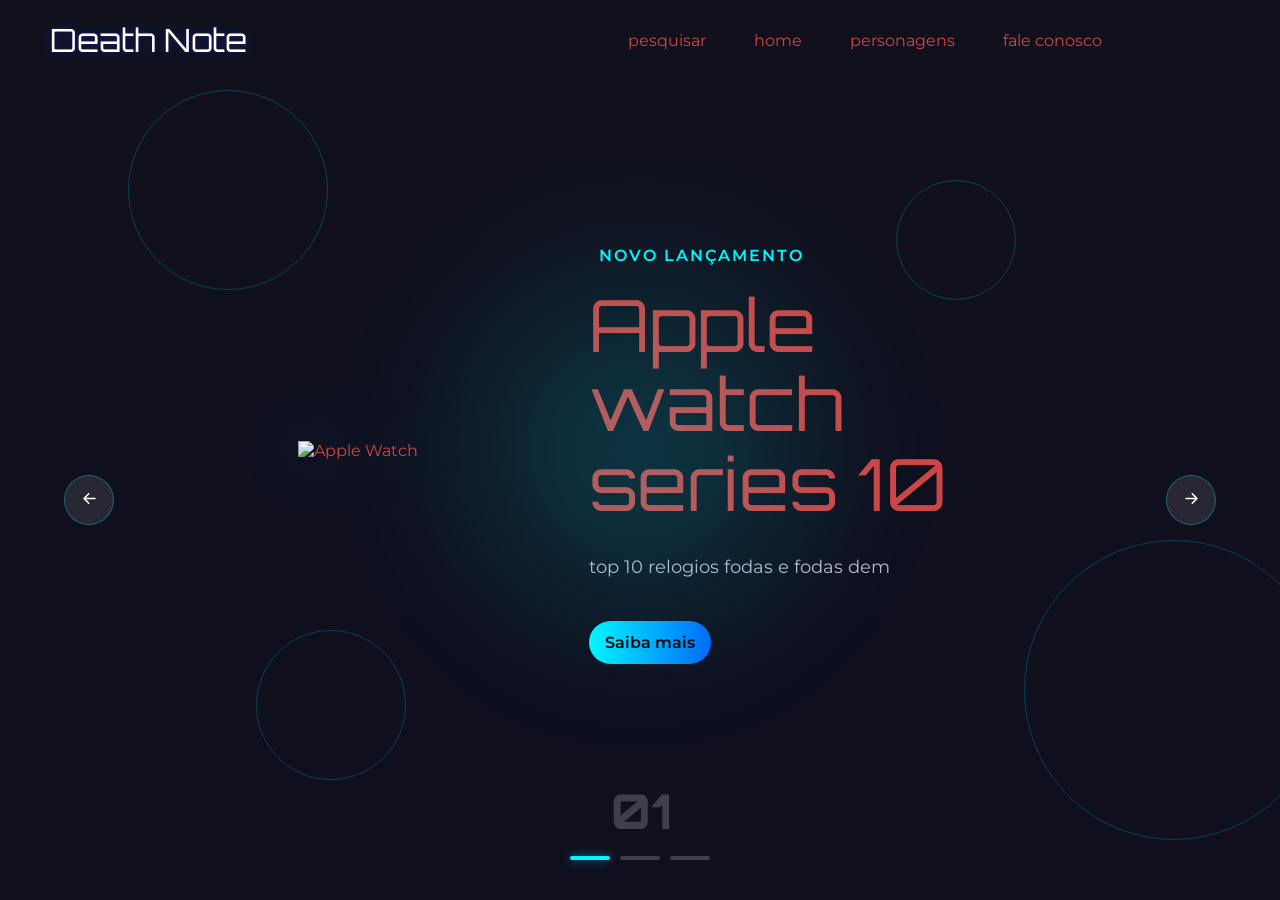
==== index.html @ c789cfb2 "att" ====
<!doctype html>
<html lang="pt-br">

<head>
  <meta charset="UTF-8" />
  <meta name="viewport" content="width=device-width, initial-scale=1.0" />
  <title>DevClub Store</title>
  <link rel="preconnect" href="https://fonts.googleapis.com">
  <link rel="preconnect" href="https://fonts.gstatic.com" crossorigin>
  <link
    href="https://fonts.googleapis.com/css2?family=Montserrat:ital,wght@0,100..900;1,100..900&family=Orbitron:wght@400..900&display=swap"
    rel="stylesheet">
  <link rel="stylesheet" href="styles.css">

</head>

<body>
  <header>
    <div class="logo">Death Note</div>
    <nav>
      <ul>
        <li>pesquisar</li>
        <li>home</li>
        <li>personagens</li>
        <li>fale conosco</li>
      </ul>
    </nav>
  </header>

  <main class="container">
    <div class="tech-circle">
      <div class="circle"></div>
      <div class="circle"></div>
      <div class="circle"></div>
      <div class="circle"></div>
    </div>

    <div class="list">

      <div class="item active">
        <div class="product-img">
          <img src="img/apple-watch.png" alt="Apple Watch">
        </div>
        <div class="content">
          <p class="product-tag">Novo lançamento</p>
          <p class="product-name">Apple watch series 10</p>
          <p class="description">top 10 relogios fodas e fodas dem</p>
          <button class="btn">Saiba mais</button>
        </div>
      </div>

      <div class="item">
        <div class="product-img">
          <img src="img/air-pods.png" alt="Air pods">
        </div>
        <div class="content">
          <p class="product-tag">Novo lo</p>
          <p class="product-name">Air Pods</p>
          <p class="product-description">dasdasdasdasdasd</p>
          <button class="btn">Saiba mais</button>
        </div>
      </div>

      <div class="item">
        <div class="product-img">
          <img src="img/vision-pro.png" alt="Vision Pro">
        </div>
        <div class="content">
          <p class="product-tag">Novo lançamento</p>
          <p class="product-name">Vision Pro</p>
          <p class="product-description">O óculos mais tecnológico do mercado</p>
          <button class="btn">Saiba mais</button>
        </div>
      </div>

    </div>


    </div>
    </div>

    <div class="arrows">
      <button class="arrow-btn" id="prev">
        <svg xmlns="http://www.w3.org/2000/svg" width="25" height="25" fill="#fff" class="bi bi-arrow-left-short"
          viewBox="0 0 16 16">
          <path fill-rule="evenodd"
            d="M12 8a.5.5 0 0 1-.5.5H5.707l2.147 2.146a.5.5 0 0 1-.708.708l-3-3a.5.5 0 0 1 0-.708l3-3a.5.5 0 1 1 .708.708L5.707 7.5H11.5a.5.5 0 0 1 .5.5" />
        </svg>


      </button>
      <button class="arrow-btn" id="next">
        <svg xmlns="http://www.w3.org/2000/svg" width="25" height="25" fill="#fff" class="bi bi-arrow-right-short"
          viewBox="0 0 16 16">
          <path fill-rule="evenodd"
            d="M4 8a.5.5 0 0 1 .5-.5h5.793L8.146 5.354a.5.5 0 1 1 .708-.708l3 3a.5.5 0 0 1 0 .708l-3 3a.5.5 0 0 1-.708-.708L10.293 8.5H4.5A.5.5 0 0 1 4 8" />
        </svg>


      </button>

    </div>

    <div class="indicators">

      <div class="numbers">01</div>

      <div class="dots">
        <div class="dot active"></div>
        <div class="dot"></div>
        <div class="dot"></div>
      </div>

    </div>

  </main>
</body>
<script src="./scripts.js"></script>

</html>
---- styles.css ----
* {
  margin: 0;
  padding: 0;
  box-sizing: border-box;
  list-style: none;
  font-family: "Montserrat", sans-serif;
}

body {
  background-color: #0f0f1e;
  color: #ce4545;
  font-size: 16px;
}
header {
  position: fixed;
  width: 90vw;
  top: 0;
  padding: 20px 50px;
  display: flex;
  justify-content: space-between;
  align-items: center;
  z-index: 3;
}
.logo {
  font-family: "Orbitron", sans-serif;
  font-size: 2rem;
  font-weight: 300;
  color: #ffffff;
  text-shadow: 0 0 10px rgba(15, 46, 223, 0.5);
}

header nav ul {
  display: flex;
  gap: 48px;
}
header nav ul li {
  cursor: pointer;
  position: relative;
  padding: 5px 0;
}

header nav ul li::after {
  content: "";
  position: absolute;
  left: 0;
  bottom: -5px;
  width: 0;
  height: 2px;
  background-color: #ffefff;
  transition: width 0.5s ease;
}

header nav ul li:hover::after {
  width: 100%;
}

.container {
  height: 100vh;
  position: relative;
  background: linear-gradient(
    rgba(20, 21, 29, 0.35) 0%,
    rgba(15, 15, 30, 0) 70%
  );
}

.container::before {
  content: "";
  position: absolute;
  border-radius: 50%;
  width: 500px;
  min-height: 500px;
  border-radius: 50%;
  background: radial-gradient(
    circle, rgba(0, 247, 255, 0.2) 0%, rgba(15, 15, 30, 0) 70%);
  top: 50%;
  left: 50%;
  transform: translate(-50%, -50%);
  filter: blur(50px);
  z-index: 1;
  animation: pulse 1s infinite alternate;
}

@keyframes pulse {
  0% {
    opacity: 0.5;
    transform: translate(-50%, -50%) scale(0.8);
  }
  100% {
    opacity: 1;
    transform: translate(-50%, -50%) scale(1);
  }
}

.list {
  width: 80%;
  height: 100%;
  margin: 0 auto;
  position: relative;
}

.item {
  position: absolute;
  inset: 0;
  display: flex;
  justify-content: left;
  align-items: center;
  opacity: 0;
  
  /*animaçao*/
  transform: translateX(100vw);
  transition: transform 0.7s ease-in-out, opacity 0.7s ease-in-out;


}
.active {
  opacity: 1;
   transform: translateX(0);
}

.product-img {
  width: 45%;
  height: 100%;
  display: flex;
  align-items: center;
  justify-content: center;
  position: relative;
  z-index: 2;
}

.product-img img {
  max-width: 80%;
  max-height: 60%;
  filter: drop-shadow(0 0 30px rgba(0, 247, 255, 0.3));
}

.content {
  width: 55%;
  padding-right: 80px;
  display: flex;
  flex-direction: column;
  align-items: flex-start;
  justify-content: center;
  gap: 10px;
  z-index: 2;
}

.product-tag {
  font-size: 1rem;
  text-transform: uppercase;
  color: #00f7ff;
  font-weight: 600;
  letter-spacing: 2px;
  margin: 10px;
}

.product-name {
  font-size: 4.5rem;
  font-family: "Orbitron", sans-serif;
  line-height: 1.1;
  margin-bottom: 20px;
}

.description {
  font-size: 1.1rem;
  color: #b8b8d0;
  line-height: 1.6;
  margin-bottom: 30px;
}

.btn {
  padding: 12px 16px;
  background: linear-gradient(90deg, #00f7ff, #0066ff);
  border-radius: 30px;
  color: #000;
  font-size: 1rem;
  font-weight: 600;
  cursor: pointer;
  border: none;
}

.arrows {
  position: absolute;
  width: 90%;
  display: flex;
  justify-content: space-between;
  top: 50%;
  left: 50%;
  transform: translate(-50%, 50%);
  z-index: 5;
}

.arrow-btn {
  width: 50px;
  height: 50px;
  border-radius: 50px;
  cursor: pointer;
  background-color: rgba(255, 255, 255, 0.1);
  border: 1px solid rgba(0, 247, 255, 0.3);
}

.arrow-btn:hover {
  background-color: (rgb(0, 247, 255, 0.2));
  border-color: #00f7ff;
}

.indicators {
  position: absolute;
  bottom: 40px;
  left: 50%;
  transform: translateX(-50%);
  display: flex;
  flex-direction: column;
  align-items: center;
  gap: 15px;
  z-index: 5;
}

.numbers {
  font-family: "Orbitron", sans-serif;
  font-size: 3rem;
  font-weight: 800;
  color: rgba(255, 255, 255, 0.2);
}

.dots {
  display: flex;
  gap: 10px;
}

.dot {
  width: 40px;
  height: 4px;
  background-color: rgba(255, 255, 255, 0.2);
  border-radius: 2px;
}

.dot.active {
  background-color: #00f7ff;
  box-shadow: 0 0 10px rgb(0, 247, 255, 0.5);
}

.tech-circle{
    position: absolute;
    width: 100%;
    top: 0%;
    left: 0;
    height: 100%;
}

.circle{
    position: absolute;
    border-radius: 50px;
    border: 1px solid rgb(0, 247, 255, 0.2);


}
.circle:nth-child(1){
    width: 200px;
    height: 200px;
    top: 10%;
    left: 10%;
    border-radius: 50%;
}
.circle:nth-child(2){
    width: 300px;
    height: 300px;
    top: 60%;
    left: 80%;
    border-radius: 50%;
}
.circle:nth-child(3){
    width: 150px;
    height: 150px;
    top: 70%;
    left: 20%;
    border-radius: 50%;
}
.circle:nth-child(4){
    width: 120px;
    height: 120px;
    top: 20%;
    left: 70%;
    border-radius: 50%;
}
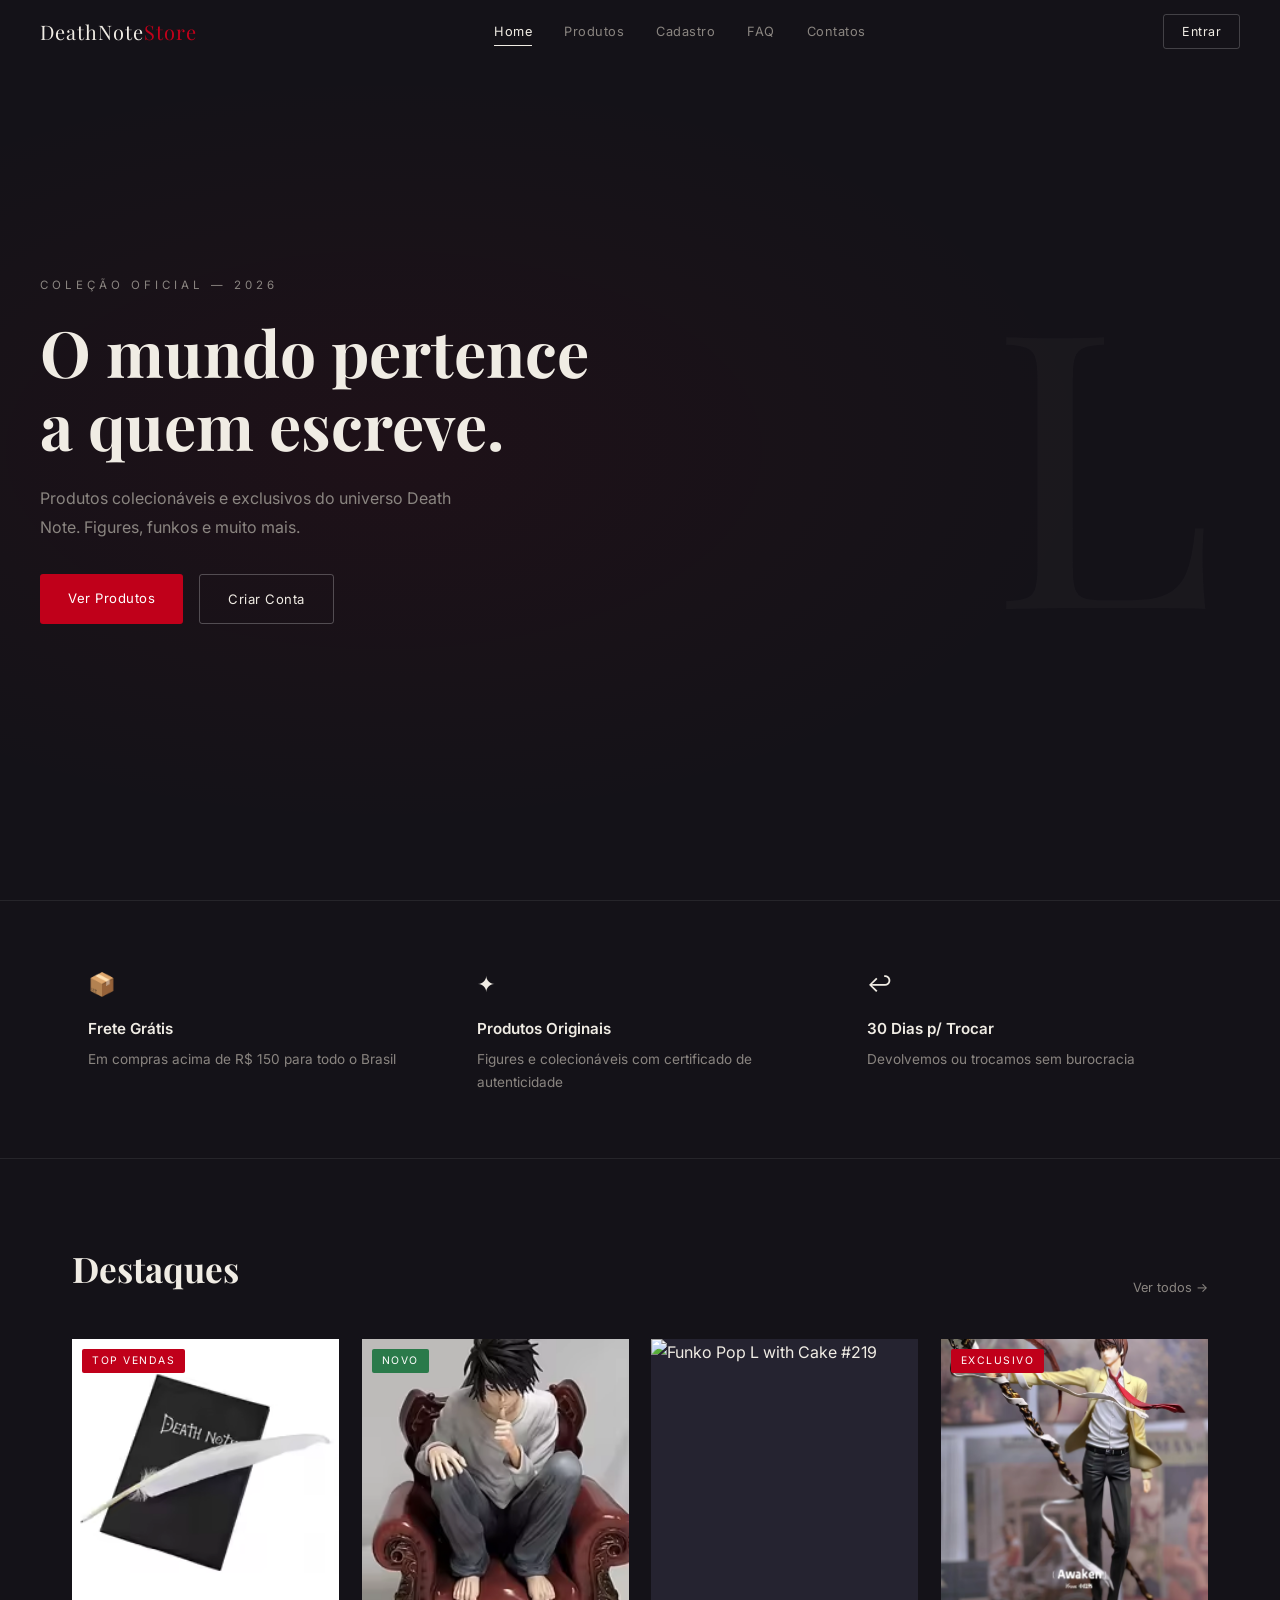
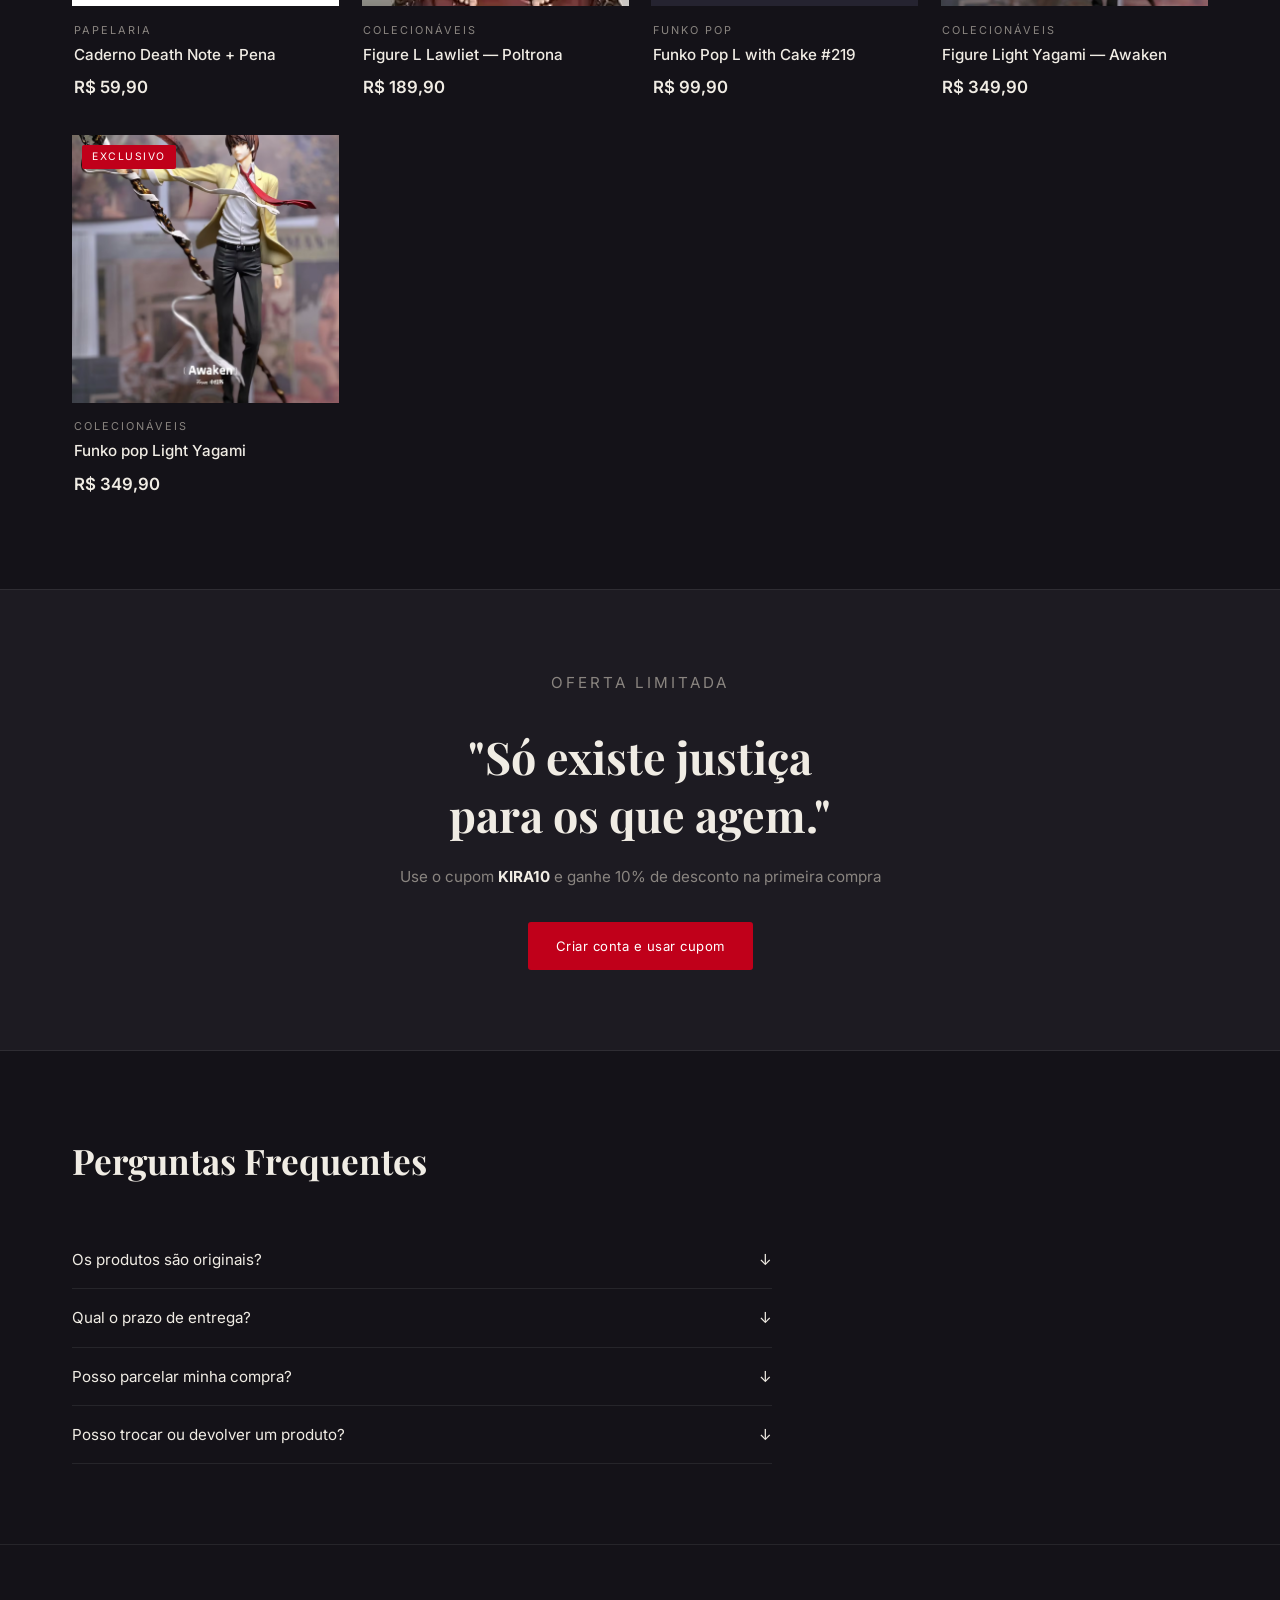
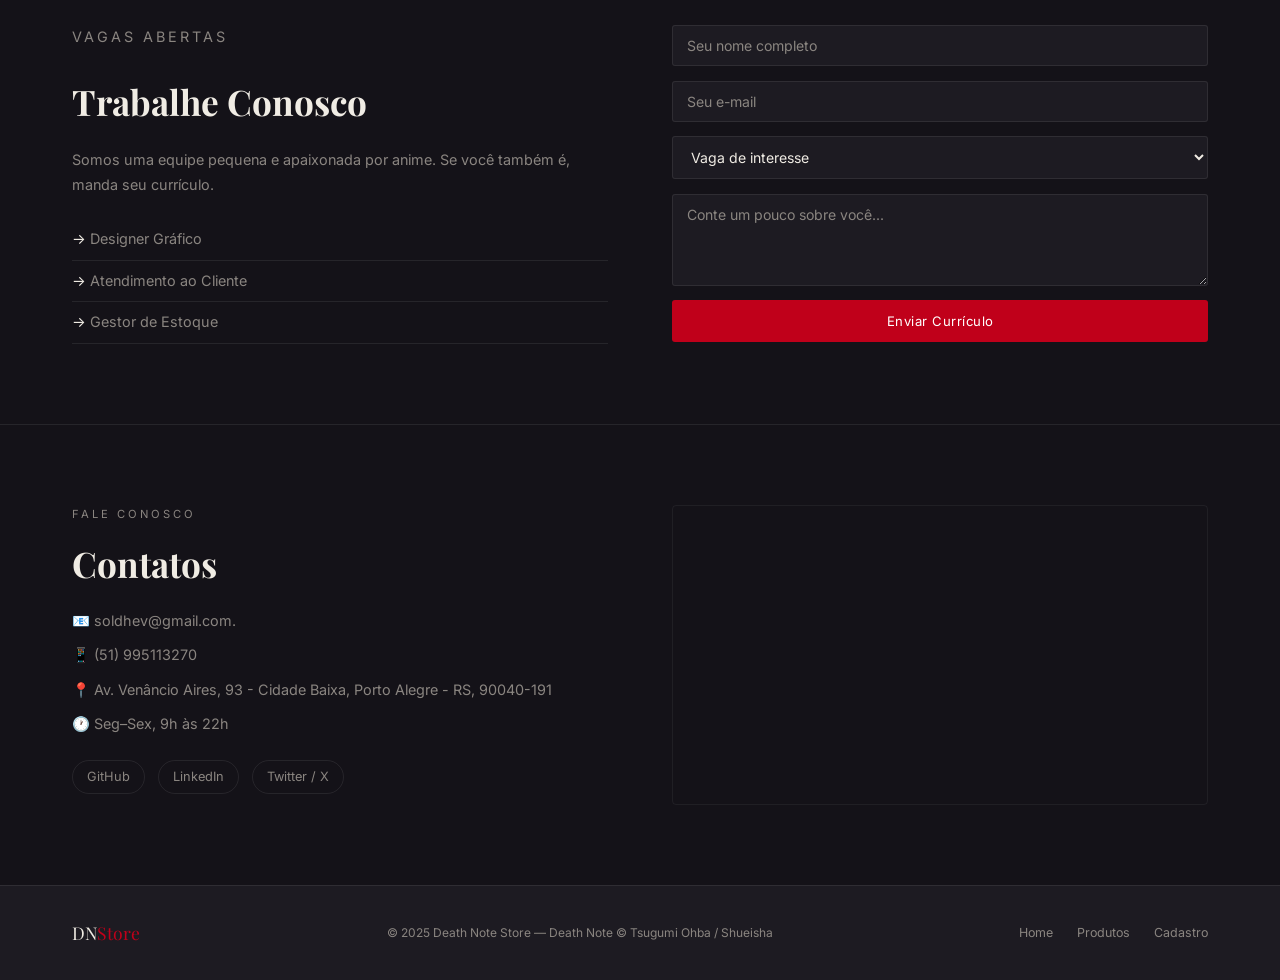
==== commit c69a45ee: "death note store" ====
--- a/index.html
+++ b/index.html
@@ -1,120 +1,402 @@
-<!doctype html>
-<html lang="pt-br">
-
+<!DOCTYPE html>
+<html lang="pt-BR">
 <head>
-  <meta charset="UTF-8" />
-  <meta name="viewport" content="width=device-width, initial-scale=1.0" />
-  <title>DevClub Store</title>
+  <meta charset="UTF-8">
+  <meta name="viewport" content="width=device-width, initial-scale=1.0">
+  <title>Death Note Store</title>
+
+  <!--
+    ════════════════════════════════════════
+    FONTS — Google Fonts
+    Usamos duas fontes:
+    · "Inter" → corpo do texto, limpa e legível
+    · "Playfair Display" → títulos, elegante
+    ════════════════════════════════════════
+  -->
   <link rel="preconnect" href="https://fonts.googleapis.com">
-  <link rel="preconnect" href="https://fonts.gstatic.com" crossorigin>
-  <link
-    href="https://fonts.googleapis.com/css2?family=Montserrat:ital,wght@0,100..900;1,100..900&family=Orbitron:wght@400..900&display=swap"
-    rel="stylesheet">
-  <link rel="stylesheet" href="styles.css">
-
+  <link href="https://fonts.googleapis.com/css2?family=Inter:wght@300;400;500;600&family=Playfair+Display:wght@400;700&display=swap" rel="stylesheet">
+
+  <link rel="stylesheet" href="style.css">
 </head>
-
 <body>
-  <header>
-    <div class="logo">Death Note</div>
+
+  <!--
+    ════════════════════════════════════════
+    HEADER — cabeçalho fixo no topo
+    Contém: logo | navegação | botão entrar
+    position: fixed → fica visível durante scroll
+    ════════════════════════════════════════
+  -->
+  <header id="header">
+    <a href="index.html" class="logo">DeathNote<span>Store</span></a>
+
     <nav>
-      <ul>
-        <li>pesquisar</li>
-        <li>home</li>
-        <li>personagens</li>
-        <li>fale conosco</li>
-      </ul>
+      <a href="index.html" class="active">Home</a>
+      <a href="produtos.html">Produtos</a>
+      <a href="cadastro.html">Cadastro</a>
+      <a href="#faq">FAQ</a>
+      <a href="#contatos">Contatos</a>
     </nav>
+
+    <a href="cadastro.html" class="btn-header">Entrar</a>
   </header>
 
-  <main class="container">
-    <div class="tech-circle">
-      <div class="circle"></div>
-      <div class="circle"></div>
-      <div class="circle"></div>
-      <div class="circle"></div>
-    </div>
-
-    <div class="list">
-
-      <div class="item active">
-        <div class="product-img">
-          <img src="img/apple-watch.png" alt="Apple Watch">
-        </div>
-        <div class="content">
-          <p class="product-tag">Novo lançamento</p>
-          <p class="product-name">Apple watch series 10</p>
-          <p class="description">top 10 relogios fodas e fodas dem</p>
-          <button class="btn">Saiba mais</button>
-        </div>
-      </div>
-
-      <div class="item">
-        <div class="product-img">
-          <img src="img/air-pods.png" alt="Air pods">
-        </div>
-        <div class="content">
-          <p class="product-tag">Novo lo</p>
-          <p class="product-name">Air Pods</p>
-          <p class="product-description">dasdasdasdasdasd</p>
-          <button class="btn">Saiba mais</button>
-        </div>
-      </div>
-
-      <div class="item">
-        <div class="product-img">
-          <img src="img/vision-pro.png" alt="Vision Pro">
-        </div>
-        <div class="content">
-          <p class="product-tag">Novo lançamento</p>
-          <p class="product-name">Vision Pro</p>
-          <p class="product-description">O óculos mais tecnológico do mercado</p>
-          <button class="btn">Saiba mais</button>
-        </div>
-      </div>
-
-    </div>
-
-
-    </div>
-    </div>
-
-    <div class="arrows">
-      <button class="arrow-btn" id="prev">
-        <svg xmlns="http://www.w3.org/2000/svg" width="25" height="25" fill="#fff" class="bi bi-arrow-left-short"
-          viewBox="0 0 16 16">
-          <path fill-rule="evenodd"
-            d="M12 8a.5.5 0 0 1-.5.5H5.707l2.147 2.146a.5.5 0 0 1-.708.708l-3-3a.5.5 0 0 1 0-.708l3-3a.5.5 0 1 1 .708.708L5.707 7.5H11.5a.5.5 0 0 1 .5.5" />
-        </svg>
-
-
-      </button>
-      <button class="arrow-btn" id="next">
-        <svg xmlns="http://www.w3.org/2000/svg" width="25" height="25" fill="#fff" class="bi bi-arrow-right-short"
-          viewBox="0 0 16 16">
-          <path fill-rule="evenodd"
-            d="M4 8a.5.5 0 0 1 .5-.5h5.793L8.146 5.354a.5.5 0 1 1 .708-.708l3 3a.5.5 0 0 1 0 .708l-3 3a.5.5 0 0 1-.708-.708L10.293 8.5H4.5A.5.5 0 0 1 4 8" />
-        </svg>
-
-
-      </button>
-
-    </div>
-
-    <div class="indicators">
-
-      <div class="numbers">01</div>
-
-      <div class="dots">
-        <div class="dot active"></div>
-        <div class="dot"></div>
-        <div class="dot"></div>
-      </div>
-
-    </div>
-
-  </main>
+
+  <!--
+    ════════════════════════════════════════
+    HERO — primeira seção, impacto visual
+    Ocupa 100vh (toda a tela)
+    Usa CSS para criar o fundo com gradiente
+    ════════════════════════════════════════
+  -->
+  <section class="hero">
+    <div class="hero-content">
+      <p class="hero-label">Coleção Oficial — 2026</p>
+      <h1>O mundo pertence<br>a quem escreve.</h1>
+      <p class="hero-sub">Produtos colecionáveis e exclusivos do universo Death Note. Figures, funkos e muito mais.</p>
+      <div class="hero-btns">
+        <a href="produtos.html" class="btn-primary">Ver Produtos</a>
+        <a href="cadastro.html" class="btn-ghost">Criar Conta</a>
+      </div>
+    </div>
+    <!-- Decoração visual: número "L" gigante no fundo -->
+    <div class="hero-deco">L</div>
+  </section>
+
+
+  <!--
+    ════════════════════════════════════════
+    DESTAQUES — 3 cards informativos
+    Mostra os diferenciais da loja
+    Usa CSS Grid com 3 colunas
+    ════════════════════════════════════════
+  -->
+  <section class="highlights">
+    <div class="container">
+      <div class="hl-grid">
+        <div class="hl-card">
+          <span class="hl-icon">📦</span>
+          <h3>Frete Grátis</h3>
+          <p>Em compras acima de R$ 150 para todo o Brasil</p>
+        </div>
+        <div class="hl-card">
+          <span class="hl-icon">✦</span>
+          <h3>Produtos Originais</h3>
+          <p>Figures e colecionáveis com certificado de autenticidade</p>
+        </div>
+        <div class="hl-card">
+          <span class="hl-icon">↩</span>
+          <h3>30 Dias p/ Trocar</h3>
+          <p>Devolvemos ou trocamos sem burocracia</p>
+        </div>
+      </div>
+    </div>
+  </section>
+
+
+  <!--
+    ════════════════════════════════════════
+    PRODUTOS EM DESTAQUE
+    Exibe 4 produtos na home
+    Cards clicáveis que levam para produtos.html
+    ════════════════════════════════════════
+  -->
+  <section class="featured" id="destaque">
+    <div class="container">
+      <div class="section-head">
+        <h2>Destaques</h2>
+        <a href="produtos.html" class="see-all">Ver todos →</a>
+      </div>
+
+      <div class="prod-grid">
+
+        <!-- Card de produto — estrutura repetida para cada item -->
+        <a href="produtos.html" class="prod-card">
+          <div class="prod-img">
+            <img src="./imgs/p1.jpg" alt="Caderno Death Note + Pena">
+            <span class="tag">Top Vendas</span>
+          </div>
+          <div class="prod-info">
+            <p class="prod-cat">Papelaria</p>
+            <p class="prod-name">Caderno Death Note + Pena</p>
+            <p class="prod-price">R$ 59,90</p>
+          </div>
+        </a>
+
+        <a href="produtos.html" class="prod-card">
+          <div class="prod-img">
+            <img src="./imgs/p5.jpg" alt="Figure L — Poltrona">
+            <span class="tag new">Novo</span>
+          </div>
+          <div class="prod-info">
+            <p class="prod-cat">Colecionáveis</p>
+            <p class="prod-name">Figure L Lawliet — Poltrona</p>
+            <p class="prod-price">R$ 189,90</p>
+          </div>
+        </a>
+
+        <a href="produtos.html" class="prod-card">
+          <div class="prod-img">
+            <img src="./imgs/p6.jpg" alt="Funko Pop L with Cake #219">
+          </div>
+          <div class="prod-info">
+            <p class="prod-cat">Funko Pop</p>
+            <p class="prod-name">Funko Pop L with Cake #219</p>
+            <p class="prod-price">R$ 99,90</p>
+          </div>
+        </a>
+
+        <a href="produtos.html" class="prod-card">
+          <div class="prod-img">
+            <img src="./imgs/p4.jpg" alt="Figure Light Yagami — Awaken">
+            <span class="tag">Exclusivo</span>
+          </div>
+          <div class="prod-info">
+            <p class="prod-cat">Colecionáveis</p>
+            <p class="prod-name">Figure Light Yagami — Awaken</p>
+            <p class="prod-price">R$ 349,90</p>
+          </div>
+        </a>
+
+         <a href="produtos.html" class="prod-card">
+          <div class="prod-img">
+            <img src="./imgs/p4.jpg" alt="Figure Light Yagami — Awaken">
+            <span class="tag">Exclusivo</span>
+          </div>
+          <div class="prod-info">
+            <p class="prod-cat">Colecionáveis</p>
+            <p class="prod-name">Funko pop Light Yagami </p>
+            <p class="prod-price">R$ 349,90</p>
+          </div>
+        </a>
+
+      </div>
+    </div>
+  </section>
+
+
+  <!--
+    ════════════════════════════════════════
+    BANNER — faixa de destaque central
+    Chama atenção para promoção ou CTA
+    ════════════════════════════════════════
+  -->
+  <section class="banner">
+    <div class="container">
+      <p class="banner-label">Oferta limitada</p>
+      <h2>"Só existe justiça<br>para os que agem."</h2>
+      <p>Use o cupom <strong>KIRA10</strong> e ganhe 10% de desconto na primeira compra</p>
+      <a href="cadastro.html" class="btn-primary">Criar conta e usar cupom</a>
+    </div>
+  </section>
+
+
+  <!--
+    ════════════════════════════════════════
+    FAQ — perguntas frequentes
+    Usa JavaScript para abrir/fechar respostas
+    Padrão "accordion" (acordeão)
+    ════════════════════════════════════════
+  -->
+  <section class="faq" id="faq">
+    <div class="container">
+      <h2>Perguntas Frequentes</h2>
+
+      <div class="faq-list">
+
+        <!--
+          Cada item do FAQ tem:
+          · .faq-q → a pergunta (clicável)
+          · .faq-a → a resposta (escondida por padrão)
+          O JS adiciona/remove a classe "open" ao clicar
+        -->
+        <div class="faq-item">
+          <button class="faq-q" onclick="toggleFaq(this)">
+            Os produtos são originais?
+            <span class="faq-arrow">↓</span>
+          </button>
+          <div class="faq-a">
+            Sim. Trabalhamos apenas com distribuidores oficiais. Todos os produtos acompanham nota fiscal e certificado de autenticidade quando aplicável.
+          </div>
+        </div>
+
+        <div class="faq-item">
+          <button class="faq-q" onclick="toggleFaq(this)">
+            Qual o prazo de entrega?
+            <span class="faq-arrow">↓</span>
+          </button>
+          <div class="faq-a">
+            De 5 a 12 dias úteis para todo o Brasil via Correios ou transportadora. Regiões Sul e Sudeste costumam receber em até 7 dias úteis.
+          </div>
+        </div>
+
+        <div class="faq-item">
+          <button class="faq-q" onclick="toggleFaq(this)">
+            Posso parcelar minha compra?
+            <span class="faq-arrow">↓</span>
+          </button>
+          <div class="faq-a">
+            Sim! Parcelamos em até 12x no cartão de crédito. Compras via PIX têm 5% de desconto automático no checkout.
+          </div>
+        </div>
+
+        <div class="faq-item">
+          <button class="faq-q" onclick="toggleFaq(this)">
+            Posso trocar ou devolver um produto?
+            <span class="faq-arrow">↓</span>
+          </button>
+          <div class="faq-a">
+            Você tem 30 dias corridos a partir da entrega para solicitar troca ou devolução. O produto precisa estar sem uso e na embalagem original.
+          </div>
+        </div>
+
+      </div>
+    </div>
+  </section>
+
+
+  <!--
+    ════════════════════════════════════════
+    TRABALHE CONOSCO
+    Formulário simples de candidatura
+    ════════════════════════════════════════
+  -->
+  <section class="trabalhe" id="trabalhe">
+    <div class="container two-col">
+      <div class="trabalhe-text">
+        <p class="section-label">Vagas abertas</p>
+        <h2>Trabalhe Conosco</h2>
+        <p>Somos uma equipe pequena e apaixonada por anime. Se você também é, manda seu currículo.</p>
+        <ul class="vagas">
+          <li>Designer Gráfico</li>
+          <li>Atendimento ao Cliente</li>
+          <li>Gestor de Estoque</li>
+        </ul>
+      </div>
+      <div class="trabalhe-form">
+        <input type="text" placeholder="Seu nome completo">
+        <input type="email" placeholder="Seu e-mail">
+        <select>
+          <option value="">Vaga de interesse</option>
+          <option>Designer Gráfico</option>
+          <option>Atendimento ao Cliente</option>
+          <option>Gestor de Estoque</option>
+        </select>
+        <textarea placeholder="Conte um pouco sobre você..." rows="4"></textarea>
+        <button class="btn-primary" onclick="alert('Currículo enviado! Entraremos em contato em breve.')">Enviar Currículo</button>
+      </div>
+    </div>
+  </section>
+
+
+  <!--
+    ════════════════════════════════════════
+    CONTATOS
+    Informações de contato + mapa Google Maps
+    ════════════════════════════════════════
+  -->
+  <section class="contatos" id="contatos">
+    <div class="container two-col">
+      <div>
+        <p class="section-label">Fale Conosco</p>
+        <h2>Contatos</h2>
+        <div class="contact-list">
+          <p>📧 soldhev@gmail.com.</p>
+          <p>📱 (51) 995113270</p>
+          <p>📍 Av. Venâncio Aires, 93 - Cidade Baixa, Porto Alegre - RS, 90040-191</p>
+          <p>🕐 Seg–Sex, 9h às 22h</p>
+        </div>
+        <!-- Links redes sociais -->
+        <div class="social-row">
+          <a href="https://github.com/soldhev" target="_blank" class="soc-link">GitHub</a>
+          <a href="https://www.linkedin.com/in/carlos-eduardo-rocha-809394375/" target="_blank" class="soc-link">LinkedIn</a>
+          <a href="https://x.com/soldhev" target="_blank" class="soc-link">Twitter / X</a>
+        </div>
+      </div>
+      <div class="map-wrap">
+        <!--
+          iframe do Google Maps
+          Embed gratuito — basta copiar o link do Maps
+        -->
+        <iframe
+          src="https://www.google.com/maps/embed?pb=!1m18!1m12!1m3!1d3657.1975!2d-46.6388!3d-23.5489!2m3!1f0!2f0!3f0!3m2!1i1024!2i768!4f13.1!3m3!1m2!1s0x0%3A0x0!2zMjPCsDMyJzU2LjAiUyA0NsKwMzgnMTkuNiJX!5e0!3m2!1spt-BR!2sbr"
+          allowfullscreen loading="lazy" title="Localização">
+        </iframe>
+      </div>
+    </div>
+  </section>
+
+
+  <!--
+    ════════════════════════════════════════
+    FOOTER — rodapé
+    Copyright + links rápidos
+    ════════════════════════════════════════
+  -->
+  <footer>
+    <div class="container footer-inner">
+      <p class="footer-logo">DN<span>Store</span></p>
+      <p class="footer-copy">© 2025 Death Note Store — Death Note © Tsugumi Ohba / Shueisha</p>
+      <div class="footer-links">
+        <a href="index.html">Home</a>
+        <a href="produtos.html">Produtos</a>
+        <a href="cadastro.html">Cadastro</a>
+      </div>
+    </div>
+  </footer>
+
+
+  <!--
+    ════════════════════════════════════════
+    VLIBRAS — Acessibilidade em Libras
+    Widget obrigatório em sites brasileiros
+    O script carrega o botão automaticamente
+    ════════════════════════════════════════
+  -->
+  <div vw class="enabled">
+    <div vw-access-button class="active"></div>
+    <div vw-plugin-wrapper>
+      <div class="vw-plugin-top-wrapper"></div>
+    </div>
+  </div>
+  <script src="https://vlibras.gov.br/app/vlibras-plugin.js"></script>
+  <script>new window.VLibras.Widget('https://vlibras.gov.br/app');</script>
+
+
+  <!--
+    ════════════════════════════════════════
+    SCRIPT PRINCIPAL
+    Lógica do header ao rolar + FAQ accordion
+    ════════════════════════════════════════
+  -->
+  <script>
+    /*
+      HEADER SCROLL
+      Adiciona a classe "scrolled" ao header
+      quando o usuário rola mais de 50px
+      O CSS usa essa classe para mudar o fundo
+    */
+    window.addEventListener('scroll', () => {
+      const h = document.getElementById('header');
+      h.classList.toggle('scrolled', window.scrollY > 50);
+    });
+
+    /*
+      FAQ ACCORDION
+      Ao clicar numa pergunta:
+      1. Fecha todas as outras abertas
+      2. Abre/fecha a pergunta clicada
+      Usa classList.toggle para adicionar/remover "open"
+    */
+    function toggleFaq(btn) {
+      const item = btn.parentElement;
+      const wasOpen = item.classList.contains('open');
+      // fecha todos
+      document.querySelectorAll('.faq-item').forEach(i => i.classList.remove('open'));
+      // abre o clicado (se não estava aberto)
+      if (!wasOpen) item.classList.add('open');
+    }
+  </script>
+
 </body>
-<script src="./scripts.js"></script>
-
-</html>+</html>
--- a/style.css
+++ b/style.css
@@ -0,0 +1,570 @@
+/*
+  ══════════════════════════════════════════════════
+  STYLE.CSS — Death Note Store
+  CSS compartilhado por todas as páginas
+  ══════════════════════════════════════════════════
+
+  ESTRUTURA:
+  1. Variáveis (cores, tamanhos)
+  2. Reset e base
+  3. Header
+  4. Componentes reutilizáveis (botões, cards)
+  5. Seções da home
+  6. Footer
+  7. Toast
+  8. Responsivo
+*/
+
+
+/* ══════════════════════════════════════
+   1. VARIÁVEIS CSS
+   Usamos :root para definir as cores
+   Assim mudamos o tema num só lugar
+   ══════════════════════════════════════ */
+:root {
+  --bg:     #141218;   /* fundo principal — roxo muito escuro */
+  --card:   #1d1b22;   /* fundo dos cards */
+  --card2:  #252330;   /* fundo levemente mais claro */
+  --white:  #f0ece4;   /* quase branco, menos agressivo */
+  --muted:  #8a8580;   /* texto secundário, cinza */
+  --line:   rgba(255,255,255,.08); /* divisórias sutis */
+  --accent: #c0001a;   /* vermelho — cor de destaque */
+}
+
+
+/* ══════════════════════════════════════
+   2. RESET E BASE
+   Zera margens e paddings padrão do browser
+   ══════════════════════════════════════ */
+*, *::before, *::after {
+  margin: 0;
+  padding: 0;
+  box-sizing: border-box;
+}
+
+html { scroll-behavior: smooth; }
+
+body {
+  background: var(--bg);
+  color: var(--white);
+  font-family: 'Inter', sans-serif;
+  font-size: 16px;
+  line-height: 1.7;
+  -webkit-font-smoothing: antialiased;
+}
+
+/* Scrollbar personalizada */
+::-webkit-scrollbar { width: 4px; }
+::-webkit-scrollbar-track { background: var(--bg); }
+::-webkit-scrollbar-thumb { background: rgba(255,255,255,.15); }
+
+
+/* ══════════════════════════════════════
+   3. HEADER
+   Fixo no topo, transparente → opaco ao rolar
+   ══════════════════════════════════════ */
+header {
+  position: fixed;
+  top: 0; left: 0; right: 0;
+  height: 64px;
+  z-index: 100;
+  display: flex;
+  align-items: center;
+  justify-content: space-between;
+  padding: 0 2.5rem;
+  /* Começa transparente */
+  background: transparent;
+  transition: background .3s, border-color .3s;
+  border-bottom: 1px solid transparent;
+}
+
+/* Classe adicionada pelo JS ao rolar */
+header.scrolled {
+  background: rgba(20,18,24,.97);
+  backdrop-filter: blur(12px);
+  border-bottom-color: var(--line);
+}
+
+/* Logo — texto simples, fonte Playfair */
+.logo {
+  font-family: 'Playfair Display', serif;
+  font-size: 1.25rem;
+  color: var(--white);
+  text-decoration: none;
+  letter-spacing: 1px;
+}
+.logo span { color: var(--accent); } /* "Store" em vermelho */
+
+/* Links de navegação */
+nav { display: flex; gap: 2rem; }
+nav a {
+  font-size: .8rem;
+  letter-spacing: .5px;
+  color: var(--muted);
+  text-decoration: none;
+  transition: color .2s;
+  position: relative;
+}
+nav a:hover { color: var(--white); }
+/* Link ativo — sublinhado branco */
+nav a.active { color: var(--white); }
+nav a.active::after {
+  content: '';
+  position: absolute;
+  bottom: -4px; left: 0;
+  width: 100%; height: 1px;
+  background: var(--white);
+}
+
+/* Botão "Entrar" no header */
+.btn-header {
+  font-size: .78rem;
+  letter-spacing: .5px;
+  color: var(--white);
+  text-decoration: none;
+  border: 1px solid rgba(255,255,255,.2);
+  padding: 6px 18px;
+  border-radius: 3px;
+  transition: all .2s;
+}
+.btn-header:hover { background: rgba(255,255,255,.07); border-color: rgba(255,255,255,.4); }
+
+
+/* ══════════════════════════════════════
+   4. COMPONENTES REUTILIZÁVEIS
+   Botões, cards, labels — usados em todas as páginas
+   ══════════════════════════════════════ */
+
+/* Container: centraliza conteúdo com largura máxima */
+.container {
+  max-width: 1200px;
+  margin: 0 auto;
+  padding: 0 2rem;
+}
+
+/* Label pequeno acima de títulos */
+.section-label {
+  font-size: .7rem;
+  letter-spacing: 3px;
+  text-transform: uppercase;
+  color: var(--muted);
+  margin-bottom: .6rem;
+}
+
+/* Botão primário — vermelho sólido */
+.btn-primary {
+  display: inline-block;
+  background: var(--accent);
+  color: #fff;
+  border: none;
+  padding: 13px 28px;
+  font-family: 'Inter', sans-serif;
+  font-size: .82rem;
+  letter-spacing: .5px;
+  text-decoration: none;
+  cursor: pointer;
+  border-radius: 3px;
+  transition: background .2s, box-shadow .2s;
+}
+.btn-primary:hover {
+  background: #e0001f;
+  box-shadow: 0 4px 20px rgba(192,0,26,.35);
+}
+
+/* Botão fantasma — borda transparente */
+.btn-ghost {
+  display: inline-block;
+  background: none;
+  color: var(--white);
+  border: 1px solid rgba(255,255,255,.25);
+  padding: 13px 28px;
+  font-family: 'Inter', sans-serif;
+  font-size: .82rem;
+  letter-spacing: .5px;
+  text-decoration: none;
+  cursor: pointer;
+  border-radius: 3px;
+  transition: all .2s;
+}
+.btn-ghost:hover { border-color: rgba(255,255,255,.6); }
+
+/* ── CARDS DE PRODUTO ── */
+.prod-card {
+  display: block;
+  text-decoration: none;
+  color: inherit;
+  cursor: pointer;
+}
+
+/* Wrapper da imagem */
+.prod-img {
+  background: var(--card2);
+  aspect-ratio: 1 / 1;  /* sempre quadrado */
+  overflow: hidden;
+  position: relative;
+  margin-bottom: .9rem;
+}
+.prod-img img {
+  width: 100%;
+  height: 100%;
+  object-fit: cover;
+  display: block;
+  transition: transform .4s ease;
+}
+.prod-card:hover .prod-img img { transform: scale(1.04); }
+
+/* Tag (badge) no canto da imagem */
+.tag {
+  position: absolute;
+  top: 10px; left: 10px;
+  background: var(--accent);
+  color: #fff;
+  font-size: .65rem;
+  letter-spacing: 1.5px;
+  text-transform: uppercase;
+  padding: 3px 10px;
+  border-radius: 2px;
+}
+.tag.new { background: #2a7a4a; }  /* Verde para "Novo" */
+
+/* Informações abaixo da imagem */
+.prod-info { padding: 0 .1rem; }
+.prod-cat  { font-size: .68rem; letter-spacing: 2px; text-transform: uppercase; color: var(--muted); margin-bottom: .3rem; }
+.prod-name { font-size: .95rem; color: var(--white); margin-bottom: .5rem; font-weight: 500; line-height: 1.4; }
+.prod-price{ font-size: 1.05rem; font-weight: 600; color: var(--white); margin-bottom: .7rem; }
+
+/* Botões dentro do card (aparecem ao hover) */
+.card-btns { display: flex; gap: .5rem; }
+.btn-cart {
+  flex: 1;
+  background: var(--accent);
+  color: #fff;
+  border: none;
+  padding: 9px;
+  font-family: 'Inter', sans-serif;
+  font-size: .75rem;
+  cursor: pointer;
+  border-radius: 3px;
+  transition: background .2s;
+}
+.btn-cart:hover { background: #e0001f; }
+.btn-detail {
+  background: var(--card2);
+  border: 1px solid var(--line);
+  color: var(--muted);
+  padding: 9px 13px;
+  cursor: pointer;
+  font-size: 1rem;
+  border-radius: 3px;
+  transition: all .2s;
+}
+.btn-detail:hover { border-color: rgba(255,255,255,.3); color: var(--white); }
+
+
+/* ══════════════════════════════════════
+   5. SEÇÕES DA HOME
+   ══════════════════════════════════════ */
+
+/* HERO */
+.hero {
+  min-height: 100vh;
+  display: flex;
+  align-items: center;
+  padding: 0 2.5rem;
+  position: relative;
+  overflow: hidden;
+  /* Gradiente sutil para criar profundidade */
+  background: radial-gradient(ellipse 80% 60% at 30% 50%, rgba(192,0,26,.06) 0%, transparent 70%);
+}
+
+.hero-content {
+  max-width: 620px;
+  position: relative;
+  z-index: 2;
+  animation: fadeUp .9s ease forwards;
+}
+
+/* Label acima do título */
+.hero-label {
+  font-size: .72rem;
+  letter-spacing: 4px;
+  text-transform: uppercase;
+  color: var(--muted);
+  margin-bottom: 1.2rem;
+}
+
+/* Título principal — fonte Playfair grande */
+.hero h1 {
+  font-family: 'Playfair Display', serif;
+  font-size: clamp(2.4rem, 5vw, 4.2rem);
+  line-height: 1.15;
+  color: var(--white);
+  margin-bottom: 1.4rem;
+}
+
+.hero-sub {
+  font-size: 1rem;
+  color: var(--muted);
+  max-width: 440px;
+  margin-bottom: 2rem;
+  line-height: 1.8;
+}
+
+.hero-btns { display: flex; gap: 1rem; flex-wrap: wrap; }
+
+/* "L" decorativo no fundo do hero */
+.hero-deco {
+  position: absolute;
+  right: 5%;
+  top: 50%;
+  transform: translateY(-50%);
+  font-family: 'Playfair Display', serif;
+  font-size: clamp(18rem, 30vw, 32rem);
+  color: rgba(255,255,255,.025);
+  line-height: 1;
+  user-select: none;
+  pointer-events: none;
+}
+
+/* HIGHLIGHTS — 3 cards de diferenciais */
+.highlights {
+  border-top: 1px solid var(--line);
+  border-bottom: 1px solid var(--line);
+  padding: 3rem 0;
+}
+.hl-grid {
+  display: grid;
+  grid-template-columns: repeat(3, 1fr);
+  gap: 2rem;
+}
+.hl-card { padding: 1rem; }
+.hl-icon { font-size: 1.4rem; display: block; margin-bottom: .8rem; }
+.hl-card h3 { font-size: .95rem; font-weight: 600; color: var(--white); margin-bottom: .4rem; }
+.hl-card p  { font-size: .85rem; color: var(--muted); }
+
+/* FEATURED — produtos em destaque */
+.featured { padding: 80px 0; }
+.section-head {
+  display: flex;
+  justify-content: space-between;
+  align-items: flex-end;
+  margin-bottom: 2.5rem;
+}
+.section-head h2 {
+  font-family: 'Playfair Display', serif;
+  font-size: clamp(1.6rem, 3vw, 2.2rem);
+  color: var(--white);
+}
+.see-all { font-size: .8rem; color: var(--muted); text-decoration: none; transition: color .2s; }
+.see-all:hover { color: var(--white); }
+.prod-grid {
+  display: grid;
+  grid-template-columns: repeat(4, 1fr);
+  gap: 1.4rem;
+}
+
+/* BANNER — faixa de CTA */
+.banner {
+  background: var(--card);
+  border-top: 1px solid var(--line);
+  border-bottom: 1px solid var(--line);
+  padding: 80px 0;
+  text-align: center;
+}
+.banner-label { font-size: .7rem; letter-spacing: 3px; text-transform: uppercase; color: var(--muted); margin-bottom: 1.2rem; }
+.banner h2 { font-family: 'Playfair Display', serif; font-size: clamp(1.8rem, 3.5vw, 2.8rem); margin-bottom: 1.2rem; line-height: 1.3; }
+.banner p  { color: var(--muted); margin-bottom: 2rem; font-size: .95rem; }
+.banner strong { color: var(--white); }
+
+/* FAQ — perguntas frequentes */
+.faq { padding: 80px 0; }
+.faq h2 { font-family: 'Playfair Display', serif; font-size: clamp(1.6rem, 3vw, 2.2rem); margin-bottom: 2.5rem; }
+.faq-list { max-width: 700px; }
+.faq-item { border-bottom: 1px solid var(--line); }
+
+/* Botão da pergunta */
+.faq-q {
+  width: 100%;
+  background: none;
+  border: none;
+  color: var(--white);
+  font-family: 'Inter', sans-serif;
+  font-size: .95rem;
+  padding: 1.2rem 0;
+  text-align: left;
+  cursor: pointer;
+  display: flex;
+  justify-content: space-between;
+  align-items: center;
+  gap: 1rem;
+  transition: color .2s;
+}
+.faq-q:hover { color: rgba(255,255,255,.7); }
+.faq-arrow { transition: transform .3s; font-style: normal; flex-shrink: 0; }
+/* Quando o item está aberto: rotaciona a seta */
+.faq-item.open .faq-arrow { transform: rotate(180deg); }
+
+/* Resposta — height:0 fechado, auto quando open */
+.faq-a {
+  font-size: .9rem;
+  color: var(--muted);
+  line-height: 1.8;
+  max-height: 0;
+  overflow: hidden;
+  transition: max-height .35s ease, padding .35s ease;
+}
+.faq-item.open .faq-a {
+  max-height: 200px;
+  padding-bottom: 1.2rem;
+}
+
+/* TRABALHE CONOSCO + CONTATOS — layout duas colunas */
+.two-col {
+  display: grid;
+  grid-template-columns: 1fr 1fr;
+  gap: 4rem;
+  align-items: start;
+}
+.trabalhe { padding: 80px 0; border-top: 1px solid var(--line); }
+.trabalhe h2 { font-family: 'Playfair Display', serif; font-size: clamp(1.6rem, 3vw, 2.2rem); margin-bottom: 1rem; }
+.trabalhe p  { color: var(--muted); font-size: .9rem; margin-bottom: 1.4rem; }
+.vagas { list-style: none; }
+.vagas li { padding: .5rem 0; border-bottom: 1px solid var(--line); font-size: .9rem; color: var(--muted); }
+.vagas li::before { content: '→ '; color: var(--white); }
+
+/* Inputs do formulário de trabalhe conosco */
+.trabalhe-form { display: flex; flex-direction: column; gap: .9rem; }
+.trabalhe-form input,
+.trabalhe-form select,
+.trabalhe-form textarea {
+  background: var(--card);
+  border: 1px solid var(--line);
+  color: var(--white);
+  padding: 11px 14px;
+  font-family: 'Inter', sans-serif;
+  font-size: .88rem;
+  outline: none;
+  border-radius: 3px;
+  transition: border-color .2s;
+  resize: vertical;
+}
+.trabalhe-form input:focus,
+.trabalhe-form select:focus,
+.trabalhe-form textarea:focus { border-color: rgba(255,255,255,.3); }
+.trabalhe-form input::placeholder,
+.trabalhe-form textarea::placeholder { color: var(--muted); }
+
+/* CONTATOS */
+.contatos { padding: 80px 0; border-top: 1px solid var(--line); }
+.contatos h2 { font-family: 'Playfair Display', serif; font-size: clamp(1.6rem, 3vw, 2.2rem); margin-bottom: 1rem; }
+.contact-list { display: flex; flex-direction: column; gap: .6rem; margin-bottom: 1.5rem; }
+.contact-list p { font-size: .9rem; color: var(--muted); }
+.social-row { display: flex; gap: .8rem; flex-wrap: wrap; }
+.soc-link {
+  font-size: .8rem;
+  color: var(--muted);
+  text-decoration: none;
+  border: 1px solid var(--line);
+  padding: 5px 14px;
+  border-radius: 20px;
+  transition: all .2s;
+}
+.soc-link:hover { color: var(--white); border-color: rgba(255,255,255,.3); }
+
+/* Mapa Google */
+.map-wrap {
+  height: 100%;
+  min-height: 300px;
+  overflow: hidden;
+  border: 1px solid var(--line);
+  border-radius: 4px;
+  filter: grayscale(.8) brightness(.7);
+  transition: filter .3s;
+}
+.map-wrap:hover { filter: grayscale(.3) brightness(.85); }
+.map-wrap iframe { width: 100%; height: 100%; border: none; display: block; }
+
+
+/* ══════════════════════════════════════
+   6. FOOTER
+   ══════════════════════════════════════ */
+footer {
+  background: var(--card);
+  border-top: 1px solid var(--line);
+  padding: 2rem 0;
+}
+.footer-inner {
+  display: flex;
+  align-items: center;
+  justify-content: space-between;
+  flex-wrap: wrap;
+  gap: 1rem;
+}
+.footer-logo {
+  font-family: 'Playfair Display', serif;
+  font-size: 1.1rem;
+  color: var(--white);
+}
+.footer-logo span { color: var(--accent); }
+.footer-copy { font-size: .75rem; color: var(--muted); }
+.footer-links { display: flex; gap: 1.5rem; }
+.footer-links a { font-size: .78rem; color: var(--muted); text-decoration: none; transition: color .2s; }
+.footer-links a:hover { color: var(--white); }
+
+
+/* ══════════════════════════════════════
+   7. TOAST — notificação de carrinho
+   Aparece no canto inferior direito
+   ══════════════════════════════════════ */
+#toast {
+  position: fixed;
+  bottom: 2rem; right: 2rem;
+  background: #1d1b22;
+  border: 1px solid var(--line);
+  color: var(--white);
+  padding: .9rem 1.4rem;
+  font-size: .82rem;
+  border-radius: 4px;
+  z-index: 3000;
+  transform: translateY(120%);     /* escondido abaixo da tela */
+  transition: transform .4s cubic-bezier(.34,1.56,.64,1);
+  pointer-events: none;
+}
+/* Classe .show faz o toast subir */
+#toast.show { transform: translateY(0); }
+
+
+/* ══════════════════════════════════════
+   8. ANIMAÇÕES
+   ══════════════════════════════════════ */
+@keyframes fadeUp {
+  from { opacity: 0; transform: translateY(24px); }
+  to   { opacity: 1; transform: translateY(0); }
+}
+
+
+/* ══════════════════════════════════════
+   9. RESPONSIVO
+   Adapta o layout para telas menores
+   ══════════════════════════════════════ */
+@media (max-width: 1024px) {
+  .prod-grid    { grid-template-columns: repeat(3, 1fr); }
+}
+
+@media (max-width: 768px) {
+  header        { padding: 0 1.2rem; }
+  nav           { display: none; }        /* esconde nav em mobile */
+  .hero         { padding: 0 1.2rem; }
+  .hero-deco    { display: none; }
+  .hl-grid      { grid-template-columns: 1fr; gap: 1.2rem; }
+  .prod-grid    { grid-template-columns: repeat(2, 1fr); }
+  .two-col      { grid-template-columns: 1fr; gap: 2.5rem; }
+  .section-head { flex-direction: column; align-items: flex-start; gap: .6rem; }
+  .footer-inner { flex-direction: column; text-align: center; }
+}
+
+@media (max-width: 480px) {
+  .prod-grid  { grid-template-columns: 1fr 1fr; gap: .8rem; }
+  .hero h1    { font-size: 2rem; }
+  .hero-btns  { flex-direction: column; }
+}
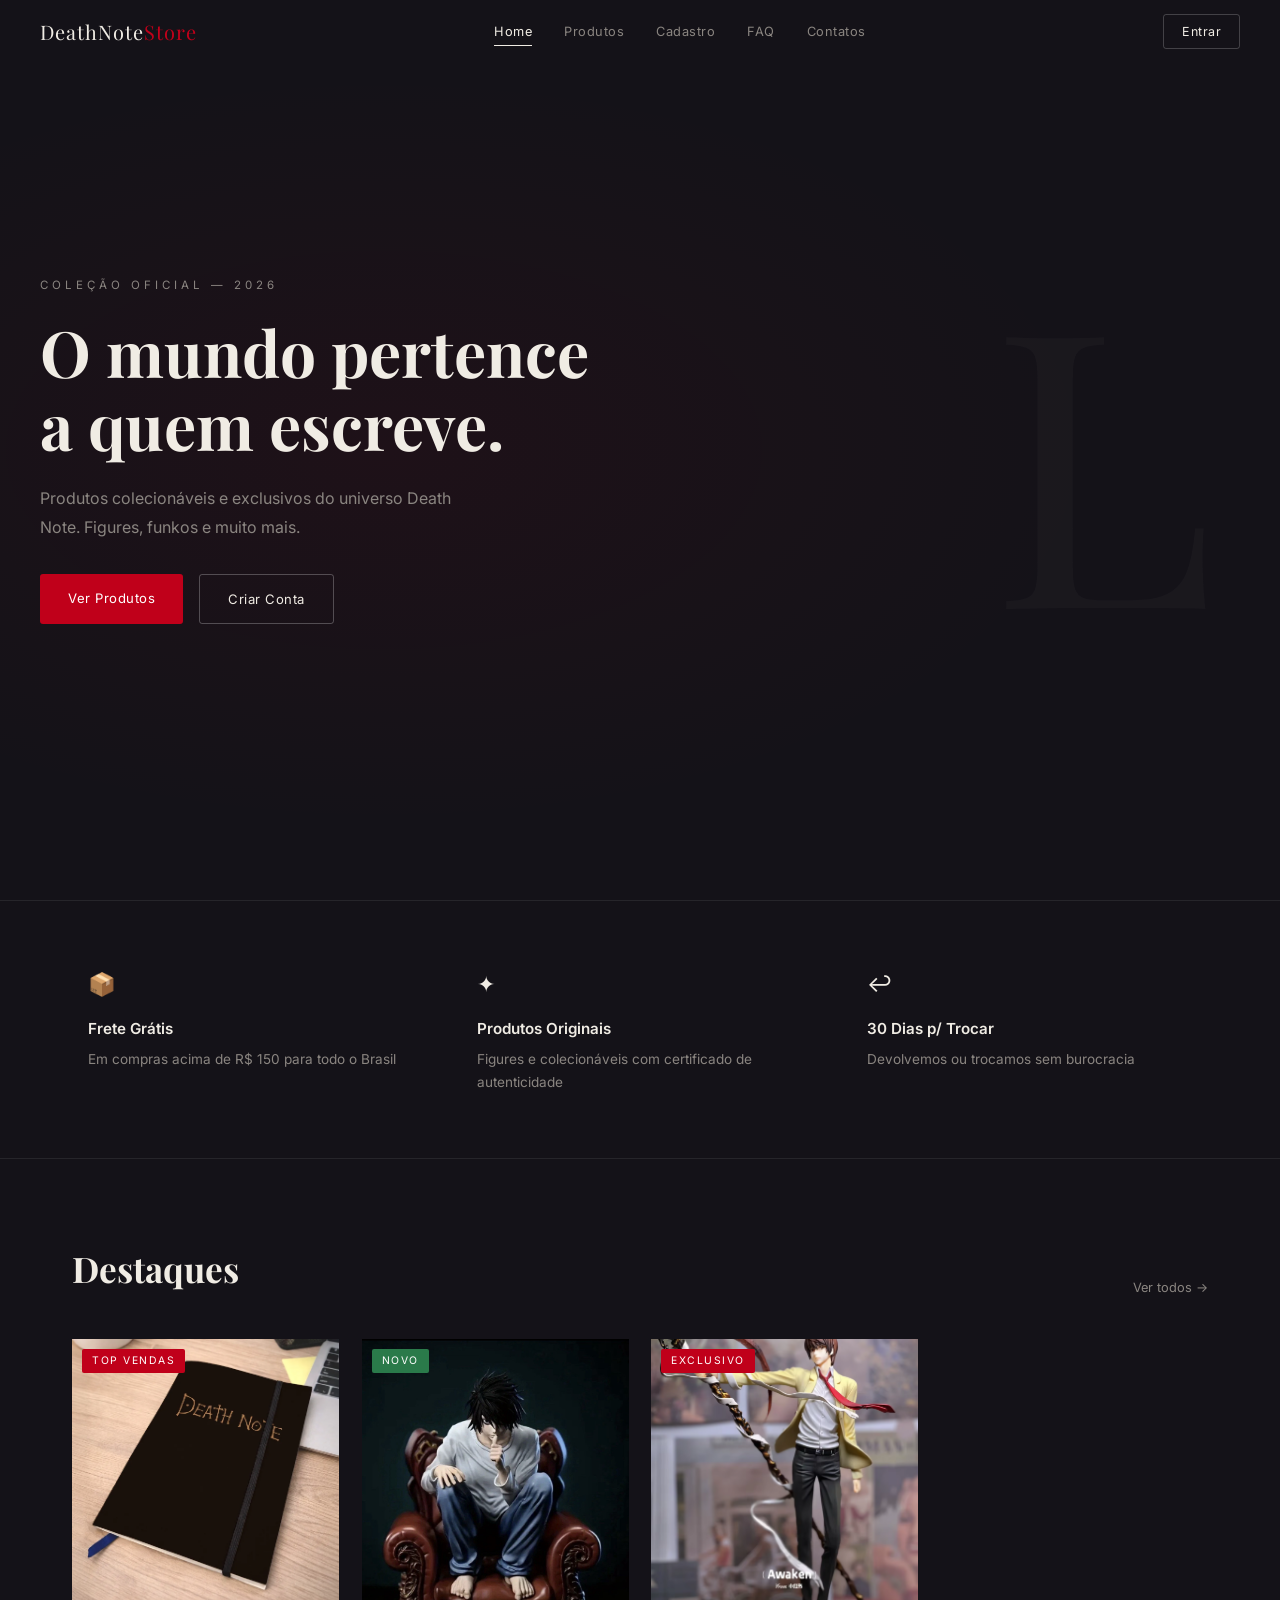
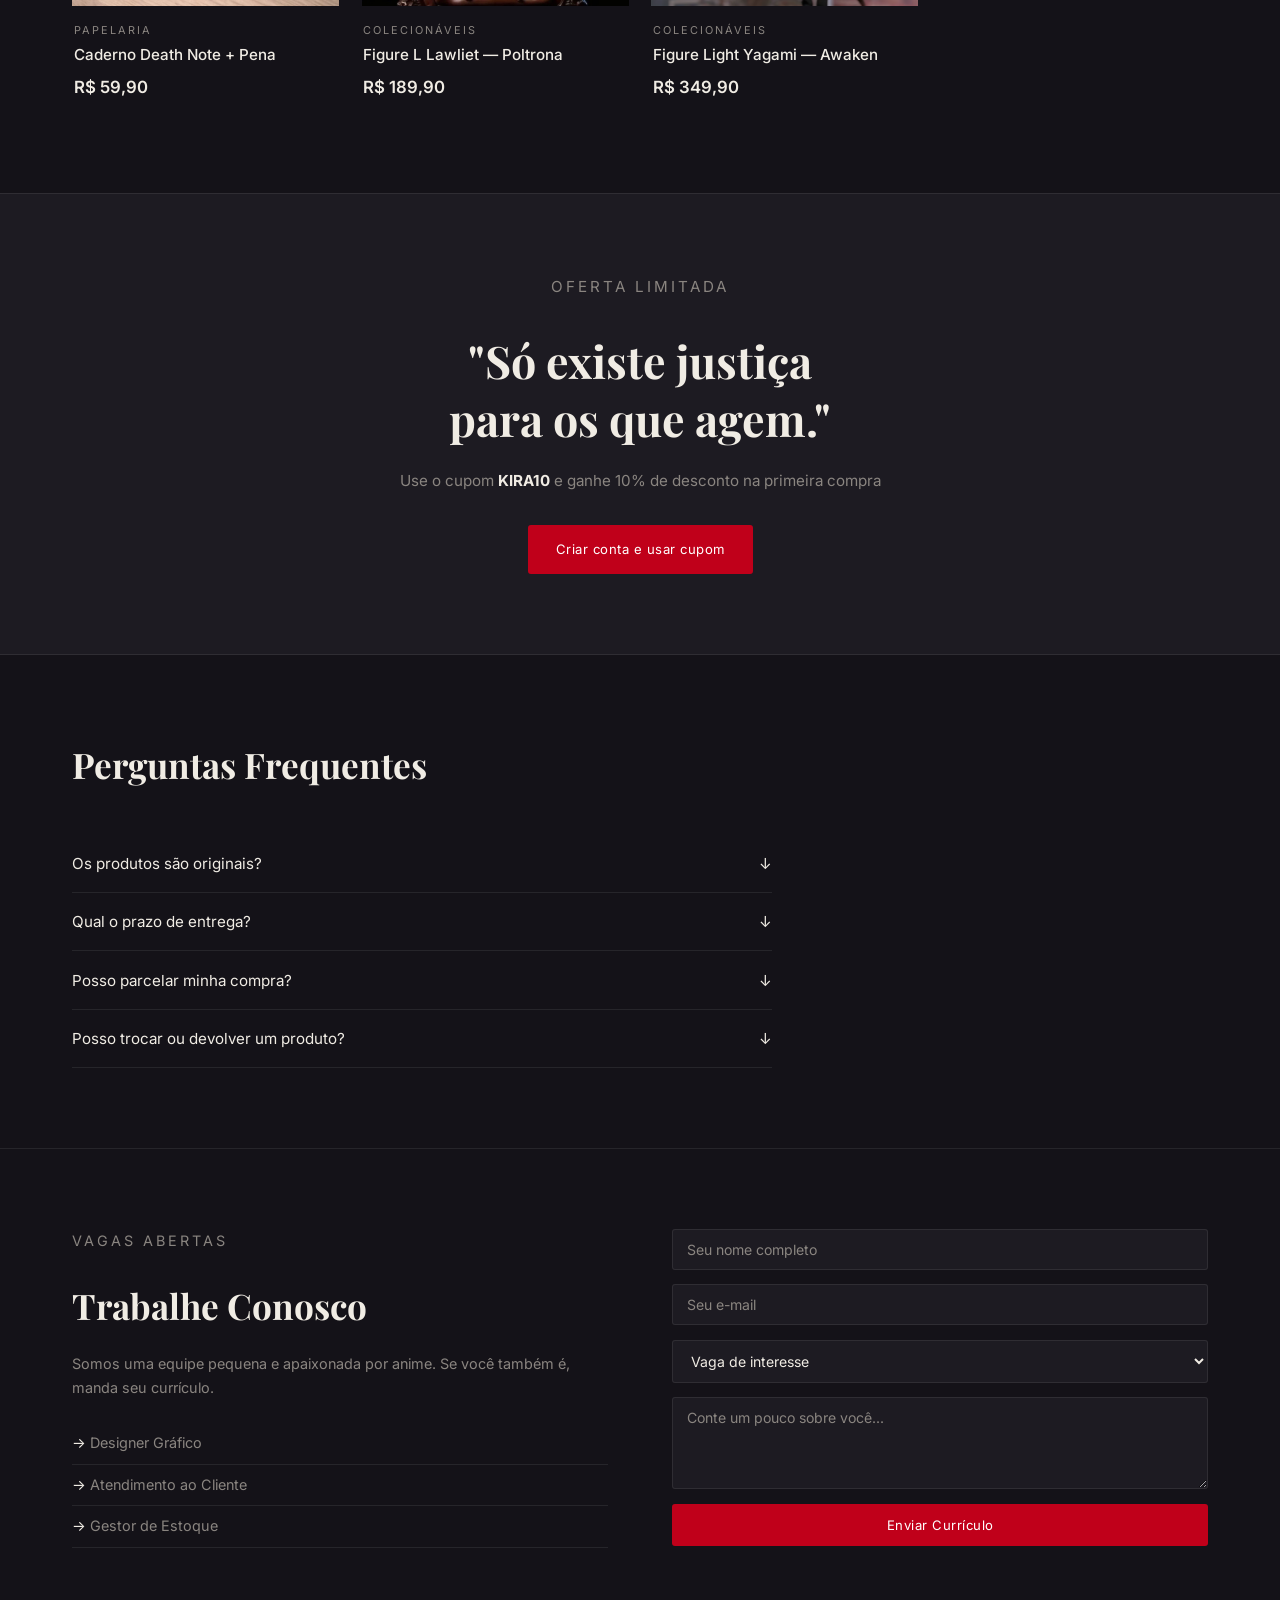
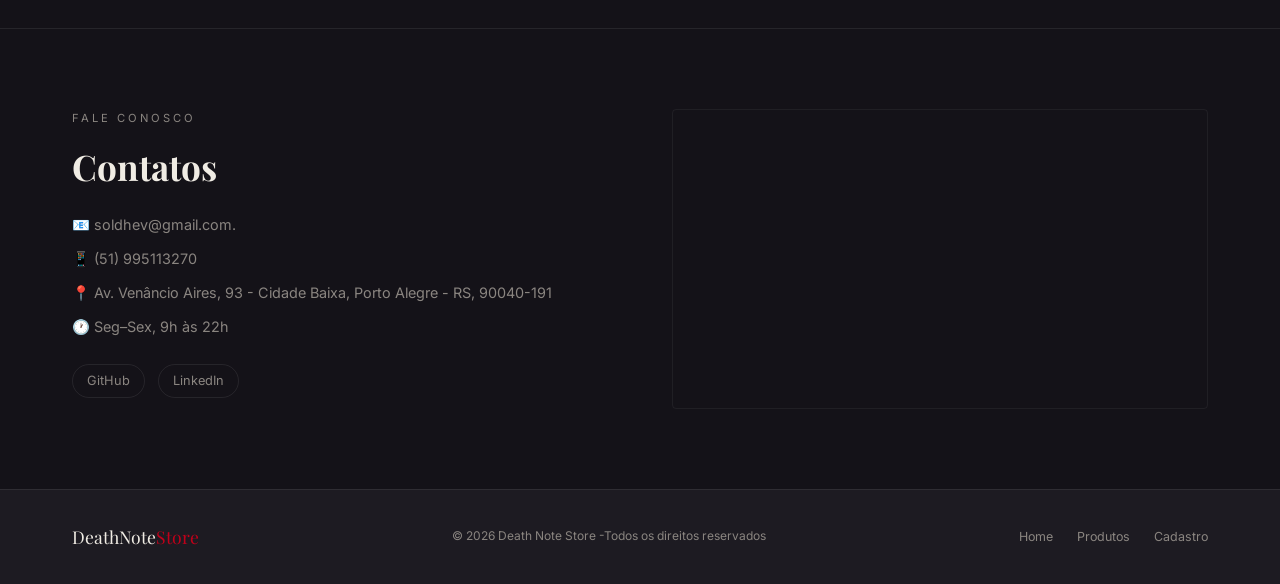
==== commit bbeb504f: "ultima att" ====
--- a/index.html
+++ b/index.html
@@ -1,32 +1,24 @@
 <!DOCTYPE html>
 <html lang="pt-BR">
+
 <head>
   <meta charset="UTF-8">
   <meta name="viewport" content="width=device-width, initial-scale=1.0">
   <title>Death Note Store</title>
 
-  <!--
-    ════════════════════════════════════════
-    FONTS — Google Fonts
-    Usamos duas fontes:
-    · "Inter" → corpo do texto, limpa e legível
-    · "Playfair Display" → títulos, elegante
-    ════════════════════════════════════════
-  -->
+
+
   <link rel="preconnect" href="https://fonts.googleapis.com">
-  <link href="https://fonts.googleapis.com/css2?family=Inter:wght@300;400;500;600&family=Playfair+Display:wght@400;700&display=swap" rel="stylesheet">
+  <link
+    href="https://fonts.googleapis.com/css2?family=Inter:wght@300;400;500;600&family=Playfair+Display:wght@400;700&display=swap"
+    rel="stylesheet">
 
   <link rel="stylesheet" href="style.css">
 </head>
+
 <body>
 
-  <!--
-    ════════════════════════════════════════
-    HEADER — cabeçalho fixo no topo
-    Contém: logo | navegação | botão entrar
-    position: fixed → fica visível durante scroll
-    ════════════════════════════════════════
-  -->
+
   <header id="header">
     <a href="index.html" class="logo">DeathNote<span>Store</span></a>
 
@@ -42,13 +34,7 @@
   </header>
 
 
-  <!--
-    ════════════════════════════════════════
-    HERO — primeira seção, impacto visual
-    Ocupa 100vh (toda a tela)
-    Usa CSS para criar o fundo com gradiente
-    ════════════════════════════════════════
-  -->
+
   <section class="hero">
     <div class="hero-content">
       <p class="hero-label">Coleção Oficial — 2026</p>
@@ -59,18 +45,12 @@
         <a href="cadastro.html" class="btn-ghost">Criar Conta</a>
       </div>
     </div>
-    <!-- Decoração visual: número "L" gigante no fundo -->
+
     <div class="hero-deco">L</div>
   </section>
 
 
-  <!--
-    ════════════════════════════════════════
-    DESTAQUES — 3 cards informativos
-    Mostra os diferenciais da loja
-    Usa CSS Grid com 3 colunas
-    ════════════════════════════════════════
-  -->
+
   <section class="highlights">
     <div class="container">
       <div class="hl-grid">
@@ -94,13 +74,7 @@
   </section>
 
 
-  <!--
-    ════════════════════════════════════════
-    PRODUTOS EM DESTAQUE
-    Exibe 4 produtos na home
-    Cards clicáveis que levam para produtos.html
-    ════════════════════════════════════════
-  -->
+
   <section class="featured" id="destaque">
     <div class="container">
       <div class="section-head">
@@ -137,17 +111,6 @@
 
         <a href="produtos.html" class="prod-card">
           <div class="prod-img">
-            <img src="./imgs/p6.jpg" alt="Funko Pop L with Cake #219">
-          </div>
-          <div class="prod-info">
-            <p class="prod-cat">Funko Pop</p>
-            <p class="prod-name">Funko Pop L with Cake #219</p>
-            <p class="prod-price">R$ 99,90</p>
-          </div>
-        </a>
-
-        <a href="produtos.html" class="prod-card">
-          <div class="prod-img">
             <img src="./imgs/p4.jpg" alt="Figure Light Yagami — Awaken">
             <span class="tag">Exclusivo</span>
           </div>
@@ -158,29 +121,12 @@
           </div>
         </a>
 
-         <a href="produtos.html" class="prod-card">
-          <div class="prod-img">
-            <img src="./imgs/p4.jpg" alt="Figure Light Yagami — Awaken">
-            <span class="tag">Exclusivo</span>
-          </div>
-          <div class="prod-info">
-            <p class="prod-cat">Colecionáveis</p>
-            <p class="prod-name">Funko pop Light Yagami </p>
-            <p class="prod-price">R$ 349,90</p>
-          </div>
-        </a>
-
-      </div>
-    </div>
-  </section>
-
-
-  <!--
-    ════════════════════════════════════════
-    BANNER — faixa de destaque central
-    Chama atenção para promoção ou CTA
-    ════════════════════════════════════════
-  -->
+      </div>
+    </div>
+  </section>
+
+
+
   <section class="banner">
     <div class="container">
       <p class="banner-label">Oferta limitada</p>
@@ -191,32 +137,22 @@
   </section>
 
 
-  <!--
-    ════════════════════════════════════════
-    FAQ — perguntas frequentes
-    Usa JavaScript para abrir/fechar respostas
-    Padrão "accordion" (acordeão)
-    ════════════════════════════════════════
-  -->
+
   <section class="faq" id="faq">
     <div class="container">
       <h2>Perguntas Frequentes</h2>
 
       <div class="faq-list">
 
-        <!--
-          Cada item do FAQ tem:
-          · .faq-q → a pergunta (clicável)
-          · .faq-a → a resposta (escondida por padrão)
-          O JS adiciona/remove a classe "open" ao clicar
-        -->
+
         <div class="faq-item">
           <button class="faq-q" onclick="toggleFaq(this)">
             Os produtos são originais?
             <span class="faq-arrow">↓</span>
           </button>
           <div class="faq-a">
-            Sim. Trabalhamos apenas com distribuidores oficiais. Todos os produtos acompanham nota fiscal e certificado de autenticidade quando aplicável.
+            Sim. Trabalhamos apenas com distribuidores oficiais. Todos os produtos acompanham nota fiscal e certificado
+            de autenticidade quando aplicável.
           </div>
         </div>
 
@@ -226,7 +162,8 @@
             <span class="faq-arrow">↓</span>
           </button>
           <div class="faq-a">
-            De 5 a 12 dias úteis para todo o Brasil via Correios ou transportadora. Regiões Sul e Sudeste costumam receber em até 7 dias úteis.
+            De 5 a 12 dias úteis para todo o Brasil via Correios ou transportadora. Regiões Sul e Sudeste costumam
+            receber em até 7 dias úteis.
           </div>
         </div>
 
@@ -246,21 +183,17 @@
             <span class="faq-arrow">↓</span>
           </button>
           <div class="faq-a">
-            Você tem 30 dias corridos a partir da entrega para solicitar troca ou devolução. O produto precisa estar sem uso e na embalagem original.
-          </div>
-        </div>
-
-      </div>
-    </div>
-  </section>
-
-
-  <!--
-    ════════════════════════════════════════
-    TRABALHE CONOSCO
-    Formulário simples de candidatura
-    ════════════════════════════════════════
-  -->
+            Você tem 30 dias corridos a partir da entrega para solicitar troca ou devolução. O produto precisa estar sem
+            uso e na embalagem original.
+          </div>
+        </div>
+
+      </div>
+    </div>
+  </section>
+
+
+
   <section class="trabalhe" id="trabalhe">
     <div class="container two-col">
       <div class="trabalhe-text">
@@ -283,18 +216,14 @@
           <option>Gestor de Estoque</option>
         </select>
         <textarea placeholder="Conte um pouco sobre você..." rows="4"></textarea>
-        <button class="btn-primary" onclick="alert('Currículo enviado! Entraremos em contato em breve.')">Enviar Currículo</button>
-      </div>
-    </div>
-  </section>
-
-
-  <!--
-    ════════════════════════════════════════
-    CONTATOS
-    Informações de contato + mapa Google Maps
-    ════════════════════════════════════════
-  -->
+        <button class="btn-primary" onclick="alert('Currículo enviado! Entraremos em contato em breve.')">Enviar
+          Currículo</button>
+      </div>
+    </div>
+  </section>
+
+
+
   <section class="contatos" id="contatos">
     <div class="container two-col">
       <div>
@@ -309,15 +238,12 @@
         <!-- Links redes sociais -->
         <div class="social-row">
           <a href="https://github.com/soldhev" target="_blank" class="soc-link">GitHub</a>
-          <a href="https://www.linkedin.com/in/carlos-eduardo-rocha-809394375/" target="_blank" class="soc-link">LinkedIn</a>
-          <a href="https://x.com/soldhev" target="_blank" class="soc-link">Twitter / X</a>
+          <a href="https://www.linkedin.com/in/carlos-eduardo-rocha-809394375/" target="_blank"
+            class="soc-link">LinkedIn</a>
         </div>
       </div>
       <div class="map-wrap">
-        <!--
-          iframe do Google Maps
-          Embed gratuito — basta copiar o link do Maps
-        -->
+
         <iframe
           src="https://www.google.com/maps/embed?pb=!1m18!1m12!1m3!1d3657.1975!2d-46.6388!3d-23.5489!2m3!1f0!2f0!3f0!3m2!1i1024!2i768!4f13.1!3m3!1m2!1s0x0%3A0x0!2zMjPCsDMyJzU2LjAiUyA0NsKwMzgnMTkuNiJX!5e0!3m2!1spt-BR!2sbr"
           allowfullscreen loading="lazy" title="Localização">
@@ -327,16 +253,11 @@
   </section>
 
 
-  <!--
-    ════════════════════════════════════════
-    FOOTER — rodapé
-    Copyright + links rápidos
-    ════════════════════════════════════════
-  -->
+
   <footer>
     <div class="container footer-inner">
-      <p class="footer-logo">DN<span>Store</span></p>
-      <p class="footer-copy">© 2025 Death Note Store — Death Note © Tsugumi Ohba / Shueisha</p>
+      <p class="footer-logo">DeathNote<span>Store</span></p>
+      <p class="footer-copy">© 2026 Death Note Store -Todos os direitos reservados</p>
       <div class="footer-links">
         <a href="index.html">Home</a>
         <a href="produtos.html">Produtos</a>
@@ -346,13 +267,7 @@
   </footer>
 
 
-  <!--
-    ════════════════════════════════════════
-    VLIBRAS — Acessibilidade em Libras
-    Widget obrigatório em sites brasileiros
-    O script carrega o botão automaticamente
-    ════════════════════════════════════════
-  -->
+
   <div vw class="enabled">
     <div vw-access-button class="active"></div>
     <div vw-plugin-wrapper>
@@ -363,40 +278,24 @@
   <script>new window.VLibras.Widget('https://vlibras.gov.br/app');</script>
 
 
-  <!--
-    ════════════════════════════════════════
-    SCRIPT PRINCIPAL
-    Lógica do header ao rolar + FAQ accordion
-    ════════════════════════════════════════
-  -->
+
   <script>
-    /*
-      HEADER SCROLL
-      Adiciona a classe "scrolled" ao header
-      quando o usuário rola mais de 50px
-      O CSS usa essa classe para mudar o fundo
-    */
+
     window.addEventListener('scroll', () => {
       const h = document.getElementById('header');
       h.classList.toggle('scrolled', window.scrollY > 50);
     });
 
-    /*
-      FAQ ACCORDION
-      Ao clicar numa pergunta:
-      1. Fecha todas as outras abertas
-      2. Abre/fecha a pergunta clicada
-      Usa classList.toggle para adicionar/remover "open"
-    */
+
     function toggleFaq(btn) {
       const item = btn.parentElement;
       const wasOpen = item.classList.contains('open');
-      // fecha todos
       document.querySelectorAll('.faq-item').forEach(i => i.classList.remove('open'));
-      // abre o clicado (se não estava aberto)
+
       if (!wasOpen) item.classList.add('open');
     }
   </script>
 
 </body>
-</html>
+
+</html>
--- a/style.css
+++ b/style.css
@@ -1,48 +1,33 @@
-/*
-  ══════════════════════════════════════════════════
-  STYLE.CSS — Death Note Store
-  CSS compartilhado por todas as páginas
-  ══════════════════════════════════════════════════
-
-  ESTRUTURA:
-  1. Variáveis (cores, tamanhos)
-  2. Reset e base
-  3. Header
-  4. Componentes reutilizáveis (botões, cards)
-  5. Seções da home
-  6. Footer
-  7. Toast
-  8. Responsivo
-*/
-
-
-/* ══════════════════════════════════════
-   1. VARIÁVEIS CSS
-   Usamos :root para definir as cores
-   Assim mudamos o tema num só lugar
-   ══════════════════════════════════════ */
 :root {
-  --bg:     #141218;   /* fundo principal — roxo muito escuro */
-  --card:   #1d1b22;   /* fundo dos cards */
-  --card2:  #252330;   /* fundo levemente mais claro */
-  --white:  #f0ece4;   /* quase branco, menos agressivo */
-  --muted:  #8a8580;   /* texto secundário, cinza */
-  --line:   rgba(255,255,255,.08); /* divisórias sutis */
-  --accent: #c0001a;   /* vermelho — cor de destaque */
-}
-
-
-/* ══════════════════════════════════════
-   2. RESET E BASE
-   Zera margens e paddings padrão do browser
-   ══════════════════════════════════════ */
-*, *::before, *::after {
+  --bg: #141218;
+
+  --card: #1d1b22;
+
+  --card2: #252330;
+ 
+  --white: #f0ece4;
+
+  --muted: #8a8580;
+ 
+  --line: rgba(255, 255, 255, .08);
+
+  --accent: #c0001a;
+ 
+}
+
+
+
+*,
+*::before,
+*::after {
   margin: 0;
   padding: 0;
   box-sizing: border-box;
 }
 
-html { scroll-behavior: smooth; }
+html {
+  scroll-behavior: smooth;
+}
 
 body {
   background: var(--bg);
@@ -53,19 +38,24 @@
   -webkit-font-smoothing: antialiased;
 }
 
-/* Scrollbar personalizada */
-::-webkit-scrollbar { width: 4px; }
-::-webkit-scrollbar-track { background: var(--bg); }
-::-webkit-scrollbar-thumb { background: rgba(255,255,255,.15); }
-
-
-/* ══════════════════════════════════════
-   3. HEADER
-   Fixo no topo, transparente → opaco ao rolar
-   ══════════════════════════════════════ */
+::-webkit-scrollbar {
+  width: 4px;
+}
+
+::-webkit-scrollbar-track {
+  background: var(--bg);
+}
+
+::-webkit-scrollbar-thumb {
+  background: rgba(255, 255, 255, .15);
+}
+
+
 header {
   position: fixed;
-  top: 0; left: 0; right: 0;
+  top: 0;
+  left: 0;
+  right: 0;
   height: 64px;
   z-index: 100;
   display: flex;
@@ -78,14 +68,14 @@
   border-bottom: 1px solid transparent;
 }
 
-/* Classe adicionada pelo JS ao rolar */
+
 header.scrolled {
-  background: rgba(20,18,24,.97);
+  background: rgba(20, 18, 24, .97);
   backdrop-filter: blur(12px);
   border-bottom-color: var(--line);
 }
 
-/* Logo — texto simples, fonte Playfair */
+
 .logo {
   font-family: 'Playfair Display', serif;
   font-size: 1.25rem;
@@ -93,10 +83,17 @@
   text-decoration: none;
   letter-spacing: 1px;
 }
-.logo span { color: var(--accent); } /* "Store" em vermelho */
-
-/* Links de navegação */
-nav { display: flex; gap: 2rem; }
+
+.logo span {
+  color: var(--accent);
+}
+
+
+nav {
+  display: flex;
+  gap: 2rem;
+}
+
 nav a {
   font-size: .8rem;
   letter-spacing: .5px;
@@ -105,44 +102,51 @@
   transition: color .2s;
   position: relative;
 }
-nav a:hover { color: var(--white); }
-/* Link ativo — sublinhado branco */
-nav a.active { color: var(--white); }
+
+nav a:hover {
+  color: var(--white);
+}
+
+nav a.active {
+  color: var(--white);
+}
+
 nav a.active::after {
   content: '';
   position: absolute;
-  bottom: -4px; left: 0;
-  width: 100%; height: 1px;
+  bottom: -4px;
+  left: 0;
+  width: 100%;
+  height: 1px;
   background: var(--white);
 }
 
-/* Botão "Entrar" no header */
+
 .btn-header {
   font-size: .78rem;
   letter-spacing: .5px;
   color: var(--white);
   text-decoration: none;
-  border: 1px solid rgba(255,255,255,.2);
+  border: 1px solid rgba(255, 255, 255, .2);
   padding: 6px 18px;
   border-radius: 3px;
   transition: all .2s;
 }
-.btn-header:hover { background: rgba(255,255,255,.07); border-color: rgba(255,255,255,.4); }
-
-
-/* ══════════════════════════════════════
-   4. COMPONENTES REUTILIZÁVEIS
-   Botões, cards, labels — usados em todas as páginas
-   ══════════════════════════════════════ */
-
-/* Container: centraliza conteúdo com largura máxima */
+
+.btn-header:hover {
+  background: rgba(255, 255, 255, .07);
+  border-color: rgba(255, 255, 255, .4);
+}
+
+
+
 .container {
   max-width: 1200px;
   margin: 0 auto;
   padding: 0 2rem;
 }
 
-/* Label pequeno acima de títulos */
+
 .section-label {
   font-size: .7rem;
   letter-spacing: 3px;
@@ -151,7 +155,6 @@
   margin-bottom: .6rem;
 }
 
-/* Botão primário — vermelho sólido */
 .btn-primary {
   display: inline-block;
   background: var(--accent);
@@ -166,17 +169,18 @@
   border-radius: 3px;
   transition: background .2s, box-shadow .2s;
 }
+
 .btn-primary:hover {
   background: #e0001f;
-  box-shadow: 0 4px 20px rgba(192,0,26,.35);
-}
-
-/* Botão fantasma — borda transparente */
+  box-shadow: 0 4px 20px rgba(192, 0, 26, .35);
+}
+
+
 .btn-ghost {
   display: inline-block;
   background: none;
   color: var(--white);
-  border: 1px solid rgba(255,255,255,.25);
+  border: 1px solid rgba(255, 255, 255, .25);
   padding: 13px 28px;
   font-family: 'Inter', sans-serif;
   font-size: .82rem;
@@ -186,9 +190,12 @@
   border-radius: 3px;
   transition: all .2s;
 }
-.btn-ghost:hover { border-color: rgba(255,255,255,.6); }
-
-/* ── CARDS DE PRODUTO ── */
+
+.btn-ghost:hover {
+  border-color: rgba(255, 255, 255, .6);
+}
+
+
 .prod-card {
   display: block;
   text-decoration: none;
@@ -196,14 +203,14 @@
   cursor: pointer;
 }
 
-/* Wrapper da imagem */
 .prod-img {
   background: var(--card2);
-  aspect-ratio: 1 / 1;  /* sempre quadrado */
+  aspect-ratio: 1 / 1;
   overflow: hidden;
   position: relative;
   margin-bottom: .9rem;
 }
+
 .prod-img img {
   width: 100%;
   height: 100%;
@@ -211,12 +218,16 @@
   display: block;
   transition: transform .4s ease;
 }
-.prod-card:hover .prod-img img { transform: scale(1.04); }
-
-/* Tag (badge) no canto da imagem */
+
+.prod-card:hover .prod-img img {
+  transform: scale(1.04);
+}
+
+
 .tag {
   position: absolute;
-  top: 10px; left: 10px;
+  top: 10px;
+  left: 10px;
   background: var(--accent);
   color: #fff;
   font-size: .65rem;
@@ -225,16 +236,44 @@
   padding: 3px 10px;
   border-radius: 2px;
 }
-.tag.new { background: #2a7a4a; }  /* Verde para "Novo" */
-
-/* Informações abaixo da imagem */
-.prod-info { padding: 0 .1rem; }
-.prod-cat  { font-size: .68rem; letter-spacing: 2px; text-transform: uppercase; color: var(--muted); margin-bottom: .3rem; }
-.prod-name { font-size: .95rem; color: var(--white); margin-bottom: .5rem; font-weight: 500; line-height: 1.4; }
-.prod-price{ font-size: 1.05rem; font-weight: 600; color: var(--white); margin-bottom: .7rem; }
-
-/* Botões dentro do card (aparecem ao hover) */
-.card-btns { display: flex; gap: .5rem; }
+
+.tag.new {
+  background: #2a7a4a;
+}
+
+
+.prod-info {
+  padding: 0 .1rem;
+}
+
+.prod-cat {
+  font-size: .68rem;
+  letter-spacing: 2px;
+  text-transform: uppercase;
+  color: var(--muted);
+  margin-bottom: .3rem;
+}
+
+.prod-name {
+  font-size: .95rem;
+  color: var(--white);
+  margin-bottom: .5rem;
+  font-weight: 500;
+  line-height: 1.4;
+}
+
+.prod-price {
+  font-size: 1.05rem;
+  font-weight: 600;
+  color: var(--white);
+  margin-bottom: .7rem;
+}
+
+.card-btns {
+  display: flex;
+  gap: .5rem;
+}
+
 .btn-cart {
   flex: 1;
   background: var(--accent);
@@ -247,7 +286,11 @@
   border-radius: 3px;
   transition: background .2s;
 }
-.btn-cart:hover { background: #e0001f; }
+
+.btn-cart:hover {
+  background: #e0001f;
+}
+
 .btn-detail {
   background: var(--card2);
   border: 1px solid var(--line);
@@ -258,14 +301,14 @@
   border-radius: 3px;
   transition: all .2s;
 }
-.btn-detail:hover { border-color: rgba(255,255,255,.3); color: var(--white); }
-
-
-/* ══════════════════════════════════════
-   5. SEÇÕES DA HOME
-   ══════════════════════════════════════ */
-
-/* HERO */
+
+.btn-detail:hover {
+  border-color: rgba(255, 255, 255, .3);
+  color: var(--white);
+}
+
+
+
 .hero {
   min-height: 100vh;
   display: flex;
@@ -273,8 +316,8 @@
   padding: 0 2.5rem;
   position: relative;
   overflow: hidden;
-  /* Gradiente sutil para criar profundidade */
-  background: radial-gradient(ellipse 80% 60% at 30% 50%, rgba(192,0,26,.06) 0%, transparent 70%);
+
+  background: radial-gradient(ellipse 80% 60% at 30% 50%, rgba(192, 0, 26, .06) 0%, transparent 70%);
 }
 
 .hero-content {
@@ -284,7 +327,7 @@
   animation: fadeUp .9s ease forwards;
 }
 
-/* Label acima do título */
+
 .hero-label {
   font-size: .72rem;
   letter-spacing: 4px;
@@ -293,7 +336,7 @@
   margin-bottom: 1.2rem;
 }
 
-/* Título principal — fonte Playfair grande */
+
 .hero h1 {
   font-family: 'Playfair Display', serif;
   font-size: clamp(2.4rem, 5vw, 4.2rem);
@@ -310,9 +353,12 @@
   line-height: 1.8;
 }
 
-.hero-btns { display: flex; gap: 1rem; flex-wrap: wrap; }
-
-/* "L" decorativo no fundo do hero */
+.hero-btns {
+  display: flex;
+  gap: 1rem;
+  flex-wrap: wrap;
+}
+
 .hero-deco {
   position: absolute;
   right: 5%;
@@ -320,50 +366,80 @@
   transform: translateY(-50%);
   font-family: 'Playfair Display', serif;
   font-size: clamp(18rem, 30vw, 32rem);
-  color: rgba(255,255,255,.025);
+  color: rgba(255, 255, 255, .025);
   line-height: 1;
   user-select: none;
   pointer-events: none;
 }
 
-/* HIGHLIGHTS — 3 cards de diferenciais */
 .highlights {
   border-top: 1px solid var(--line);
   border-bottom: 1px solid var(--line);
   padding: 3rem 0;
 }
+
 .hl-grid {
   display: grid;
   grid-template-columns: repeat(3, 1fr);
   gap: 2rem;
 }
-.hl-card { padding: 1rem; }
-.hl-icon { font-size: 1.4rem; display: block; margin-bottom: .8rem; }
-.hl-card h3 { font-size: .95rem; font-weight: 600; color: var(--white); margin-bottom: .4rem; }
-.hl-card p  { font-size: .85rem; color: var(--muted); }
-
-/* FEATURED — produtos em destaque */
-.featured { padding: 80px 0; }
+
+.hl-card {
+  padding: 1rem;
+}
+
+.hl-icon {
+  font-size: 1.4rem;
+  display: block;
+  margin-bottom: .8rem;
+}
+
+.hl-card h3 {
+  font-size: .95rem;
+  font-weight: 600;
+  color: var(--white);
+  margin-bottom: .4rem;
+}
+
+.hl-card p {
+  font-size: .85rem;
+  color: var(--muted);
+}
+
+.featured {
+  padding: 80px 0;
+}
+
 .section-head {
   display: flex;
   justify-content: space-between;
   align-items: flex-end;
   margin-bottom: 2.5rem;
 }
+
 .section-head h2 {
   font-family: 'Playfair Display', serif;
   font-size: clamp(1.6rem, 3vw, 2.2rem);
   color: var(--white);
 }
-.see-all { font-size: .8rem; color: var(--muted); text-decoration: none; transition: color .2s; }
-.see-all:hover { color: var(--white); }
+
+.see-all {
+  font-size: .8rem;
+  color: var(--muted);
+  text-decoration: none;
+  transition: color .2s;
+}
+
+.see-all:hover {
+  color: var(--white);
+}
+
 .prod-grid {
   display: grid;
   grid-template-columns: repeat(4, 1fr);
   gap: 1.4rem;
 }
 
-/* BANNER — faixa de CTA */
 .banner {
   background: var(--card);
   border-top: 1px solid var(--line);
@@ -371,18 +447,50 @@
   padding: 80px 0;
   text-align: center;
 }
-.banner-label { font-size: .7rem; letter-spacing: 3px; text-transform: uppercase; color: var(--muted); margin-bottom: 1.2rem; }
-.banner h2 { font-family: 'Playfair Display', serif; font-size: clamp(1.8rem, 3.5vw, 2.8rem); margin-bottom: 1.2rem; line-height: 1.3; }
-.banner p  { color: var(--muted); margin-bottom: 2rem; font-size: .95rem; }
-.banner strong { color: var(--white); }
-
-/* FAQ — perguntas frequentes */
-.faq { padding: 80px 0; }
-.faq h2 { font-family: 'Playfair Display', serif; font-size: clamp(1.6rem, 3vw, 2.2rem); margin-bottom: 2.5rem; }
-.faq-list { max-width: 700px; }
-.faq-item { border-bottom: 1px solid var(--line); }
-
-/* Botão da pergunta */
+
+.banner-label {
+  font-size: .7rem;
+  letter-spacing: 3px;
+  text-transform: uppercase;
+  color: var(--muted);
+  margin-bottom: 1.2rem;
+}
+
+.banner h2 {
+  font-family: 'Playfair Display', serif;
+  font-size: clamp(1.8rem, 3.5vw, 2.8rem);
+  margin-bottom: 1.2rem;
+  line-height: 1.3;
+}
+
+.banner p {
+  color: var(--muted);
+  margin-bottom: 2rem;
+  font-size: .95rem;
+}
+
+.banner strong {
+  color: var(--white);
+}
+
+.faq {
+  padding: 80px 0;
+}
+
+.faq h2 {
+  font-family: 'Playfair Display', serif;
+  font-size: clamp(1.6rem, 3vw, 2.2rem);
+  margin-bottom: 2.5rem;
+}
+
+.faq-list {
+  max-width: 700px;
+}
+
+.faq-item {
+  border-bottom: 1px solid var(--line);
+}
+
 .faq-q {
   width: 100%;
   background: none;
@@ -399,12 +507,21 @@
   gap: 1rem;
   transition: color .2s;
 }
-.faq-q:hover { color: rgba(255,255,255,.7); }
-.faq-arrow { transition: transform .3s; font-style: normal; flex-shrink: 0; }
-/* Quando o item está aberto: rotaciona a seta */
-.faq-item.open .faq-arrow { transform: rotate(180deg); }
-
-/* Resposta — height:0 fechado, auto quando open */
+
+.faq-q:hover {
+  color: rgba(255, 255, 255, .7);
+}
+
+.faq-arrow {
+  transition: transform .3s;
+  font-style: normal;
+  flex-shrink: 0;
+}
+
+.faq-item.open .faq-arrow {
+  transform: rotate(180deg);
+}
+
 .faq-a {
   font-size: .9rem;
   color: var(--muted);
@@ -413,27 +530,58 @@
   overflow: hidden;
   transition: max-height .35s ease, padding .35s ease;
 }
+
 .faq-item.open .faq-a {
   max-height: 200px;
   padding-bottom: 1.2rem;
 }
 
-/* TRABALHE CONOSCO + CONTATOS — layout duas colunas */
 .two-col {
   display: grid;
   grid-template-columns: 1fr 1fr;
   gap: 4rem;
   align-items: start;
 }
-.trabalhe { padding: 80px 0; border-top: 1px solid var(--line); }
-.trabalhe h2 { font-family: 'Playfair Display', serif; font-size: clamp(1.6rem, 3vw, 2.2rem); margin-bottom: 1rem; }
-.trabalhe p  { color: var(--muted); font-size: .9rem; margin-bottom: 1.4rem; }
-.vagas { list-style: none; }
-.vagas li { padding: .5rem 0; border-bottom: 1px solid var(--line); font-size: .9rem; color: var(--muted); }
-.vagas li::before { content: '→ '; color: var(--white); }
-
-/* Inputs do formulário de trabalhe conosco */
-.trabalhe-form { display: flex; flex-direction: column; gap: .9rem; }
+
+.trabalhe {
+  padding: 80px 0;
+  border-top: 1px solid var(--line);
+}
+
+.trabalhe h2 {
+  font-family: 'Playfair Display', serif;
+  font-size: clamp(1.6rem, 3vw, 2.2rem);
+  margin-bottom: 1rem;
+}
+
+.trabalhe p {
+  color: var(--muted);
+  font-size: .9rem;
+  margin-bottom: 1.4rem;
+}
+
+.vagas {
+  list-style: none;
+}
+
+.vagas li {
+  padding: .5rem 0;
+  border-bottom: 1px solid var(--line);
+  font-size: .9rem;
+  color: var(--muted);
+}
+
+.vagas li::before {
+  content: '→ ';
+  color: var(--white);
+}
+
+.trabalhe-form {
+  display: flex;
+  flex-direction: column;
+  gap: .9rem;
+}
+
 .trabalhe-form input,
 .trabalhe-form select,
 .trabalhe-form textarea {
@@ -448,18 +596,48 @@
   transition: border-color .2s;
   resize: vertical;
 }
+
 .trabalhe-form input:focus,
 .trabalhe-form select:focus,
-.trabalhe-form textarea:focus { border-color: rgba(255,255,255,.3); }
+.trabalhe-form textarea:focus {
+  border-color: rgba(255, 255, 255, .3);
+}
+
 .trabalhe-form input::placeholder,
-.trabalhe-form textarea::placeholder { color: var(--muted); }
+.trabalhe-form textarea::placeholder {
+  color: var(--muted);
+}
 
 /* CONTATOS */
-.contatos { padding: 80px 0; border-top: 1px solid var(--line); }
-.contatos h2 { font-family: 'Playfair Display', serif; font-size: clamp(1.6rem, 3vw, 2.2rem); margin-bottom: 1rem; }
-.contact-list { display: flex; flex-direction: column; gap: .6rem; margin-bottom: 1.5rem; }
-.contact-list p { font-size: .9rem; color: var(--muted); }
-.social-row { display: flex; gap: .8rem; flex-wrap: wrap; }
+.contatos {
+  padding: 80px 0;
+  border-top: 1px solid var(--line);
+}
+
+.contatos h2 {
+  font-family: 'Playfair Display', serif;
+  font-size: clamp(1.6rem, 3vw, 2.2rem);
+  margin-bottom: 1rem;
+}
+
+.contact-list {
+  display: flex;
+  flex-direction: column;
+  gap: .6rem;
+  margin-bottom: 1.5rem;
+}
+
+.contact-list p {
+  font-size: .9rem;
+  color: var(--muted);
+}
+
+.social-row {
+  display: flex;
+  gap: .8rem;
+  flex-wrap: wrap;
+}
+
 .soc-link {
   font-size: .8rem;
   color: var(--muted);
@@ -469,9 +647,12 @@
   border-radius: 20px;
   transition: all .2s;
 }
-.soc-link:hover { color: var(--white); border-color: rgba(255,255,255,.3); }
-
-/* Mapa Google */
+
+.soc-link:hover {
+  color: var(--white);
+  border-color: rgba(255, 255, 255, .3);
+}
+
 .map-wrap {
   height: 100%;
   min-height: 300px;
@@ -481,18 +662,25 @@
   filter: grayscale(.8) brightness(.7);
   transition: filter .3s;
 }
-.map-wrap:hover { filter: grayscale(.3) brightness(.85); }
-.map-wrap iframe { width: 100%; height: 100%; border: none; display: block; }
-
-
-/* ══════════════════════════════════════
-   6. FOOTER
-   ══════════════════════════════════════ */
+
+.map-wrap:hover {
+  filter: grayscale(.3) brightness(.85);
+}
+
+.map-wrap iframe {
+  width: 100%;
+  height: 100%;
+  border: none;
+  display: block;
+}
+
+
 footer {
   background: var(--card);
   border-top: 1px solid var(--line);
   padding: 2rem 0;
 }
+
 .footer-inner {
   display: flex;
   align-items: center;
@@ -500,25 +688,43 @@
   flex-wrap: wrap;
   gap: 1rem;
 }
+
 .footer-logo {
   font-family: 'Playfair Display', serif;
   font-size: 1.1rem;
   color: var(--white);
 }
-.footer-logo span { color: var(--accent); }
-.footer-copy { font-size: .75rem; color: var(--muted); }
-.footer-links { display: flex; gap: 1.5rem; }
-.footer-links a { font-size: .78rem; color: var(--muted); text-decoration: none; transition: color .2s; }
-.footer-links a:hover { color: var(--white); }
-
-
-/* ══════════════════════════════════════
-   7. TOAST — notificação de carrinho
-   Aparece no canto inferior direito
-   ══════════════════════════════════════ */
+
+.footer-logo span {
+  color: var(--accent);
+}
+
+.footer-copy {
+  font-size: .75rem;
+  color: var(--muted);
+}
+
+.footer-links {
+  display: flex;
+  gap: 1.5rem;
+}
+
+.footer-links a {
+  font-size: .78rem;
+  color: var(--muted);
+  text-decoration: none;
+  transition: color .2s;
+}
+
+.footer-links a:hover {
+  color: var(--white);
+}
+
+
 #toast {
   position: fixed;
-  bottom: 2rem; right: 2rem;
+  bottom: 2rem;
+  right: 2rem;
   background: #1d1b22;
   border: 1px solid var(--line);
   color: var(--white);
@@ -526,45 +732,89 @@
   font-size: .82rem;
   border-radius: 4px;
   z-index: 3000;
-  transform: translateY(120%);     /* escondido abaixo da tela */
-  transition: transform .4s cubic-bezier(.34,1.56,.64,1);
+  transform: translateY(120%);
+  transition: transform .4s cubic-bezier(.34, 1.56, .64, 1);
   pointer-events: none;
 }
-/* Classe .show faz o toast subir */
-#toast.show { transform: translateY(0); }
-
-
-/* ══════════════════════════════════════
-   8. ANIMAÇÕES
-   ══════════════════════════════════════ */
+
+#toast.show {
+  transform: translateY(0);
+}
+
 @keyframes fadeUp {
-  from { opacity: 0; transform: translateY(24px); }
-  to   { opacity: 1; transform: translateY(0); }
-}
-
-
-/* ══════════════════════════════════════
-   9. RESPONSIVO
-   Adapta o layout para telas menores
-   ══════════════════════════════════════ */
+  from {
+    opacity: 0;
+    transform: translateY(24px);
+  }
+
+  to {
+    opacity: 1;
+    transform: translateY(0);
+  }
+}
+
+
 @media (max-width: 1024px) {
-  .prod-grid    { grid-template-columns: repeat(3, 1fr); }
+  .prod-grid {
+    grid-template-columns: repeat(3, 1fr);
+  }
 }
 
 @media (max-width: 768px) {
-  header        { padding: 0 1.2rem; }
-  nav           { display: none; }        /* esconde nav em mobile */
-  .hero         { padding: 0 1.2rem; }
-  .hero-deco    { display: none; }
-  .hl-grid      { grid-template-columns: 1fr; gap: 1.2rem; }
-  .prod-grid    { grid-template-columns: repeat(2, 1fr); }
-  .two-col      { grid-template-columns: 1fr; gap: 2.5rem; }
-  .section-head { flex-direction: column; align-items: flex-start; gap: .6rem; }
-  .footer-inner { flex-direction: column; text-align: center; }
+  header {
+    padding: 0 1.2rem;
+  }
+
+  nav {
+    display: none;
+  }
+
+  /* esconde nav em mobile */
+  .hero {
+    padding: 0 1.2rem;
+  }
+
+  .hero-deco {
+    display: none;
+  }
+
+  .hl-grid {
+    grid-template-columns: 1fr;
+    gap: 1.2rem;
+  }
+
+  .prod-grid {
+    grid-template-columns: repeat(2, 1fr);
+  }
+
+  .two-col {
+    grid-template-columns: 1fr;
+    gap: 2.5rem;
+  }
+
+  .section-head {
+    flex-direction: column;
+    align-items: flex-start;
+    gap: .6rem;
+  }
+
+  .footer-inner {
+    flex-direction: column;
+    text-align: center;
+  }
 }
 
 @media (max-width: 480px) {
-  .prod-grid  { grid-template-columns: 1fr 1fr; gap: .8rem; }
-  .hero h1    { font-size: 2rem; }
-  .hero-btns  { flex-direction: column; }
-}
+  .prod-grid {
+    grid-template-columns: 1fr 1fr;
+    gap: .8rem;
+  }
+
+  .hero h1 {
+    font-size: 2rem;
+  }
+
+  .hero-btns {
+    flex-direction: column;
+  }
+}
